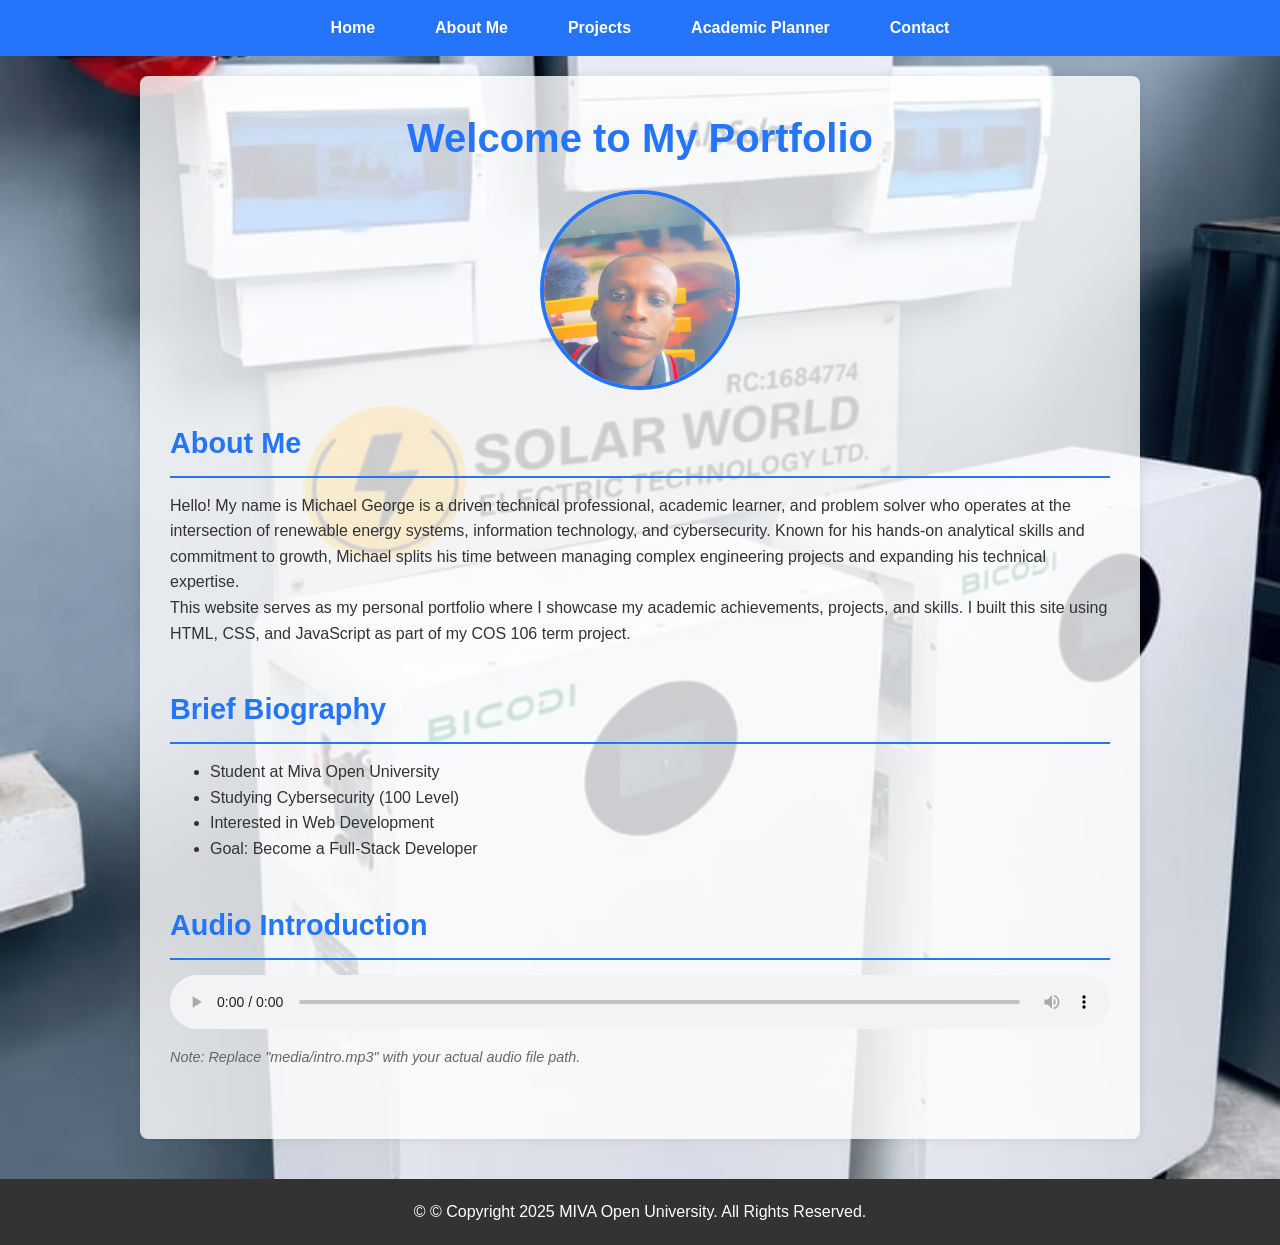
==== index.html @ 5ccae256 "Add files via upload" ====
<!DOCTYPE html>
<html lang="en">
<head>
  <meta charset="UTF-8">
  <meta name="viewport" content="width=device-width, initial-scale=1.0">
  <title>My Portfolio - Home</title>
  <link rel="stylesheet" href="style.css">
</head>
<body>

  <nav>
    <ul>
      <li><a href="index.html">Home</a></li>
      <li><a href="about.html">About Me</a></li>
      <li><a href="projects.html">Projects</a></li>
      <li><a href="planner.html">Academic Planner</a></li>
      <li><a href="contact.html">Contact</a></li>
    </ul>
  </nav>

  <div class="container">
    <h1>Welcome to My Portfolio</h1>

    <img src="yourimage.png" alt="Student Photo" class="profile-img">

    <div class="section">
      <h2>About Me</h2>
      <p>

Hello! My name is Michael George is a driven technical professional, academic learner, and problem solver who operates at the intersection of renewable energy systems, information technology, and cybersecurity. Known for his hands-on analytical skills and commitment to growth, Michael splits his time between managing complex engineering projects and expanding his technical expertise.
      </p>
      <p>
        This website serves as my personal portfolio where I showcase my academic achievements, 
        projects, and skills. I built this site using HTML, CSS, and JavaScript as part of my 
        COS 106 term project.
      </p>
    </div>

    <div class="section">
      <h2>Brief Biography</h2>
      <ul style="list-style: disc; margin-left: 40px;">
        <li>Student at Miva Open University</li>
        <li>Studying Cybersecurity (100 Level)</li>
        <li>Interested in Web Development</li>
        <li>Goal: Become a Full-Stack Developer</li>
      </ul>
    </div>

    <div class="section">
      <h2>Audio Introduction</h2>
      <audio controls style="width: 100%;">
        <source src="media/intro.mp3" type="audio/mpeg">
        Your browser does not support the audio element. Please add your audio file in the media folder.
      </audio>
      <p style="margin-top: 10px; font-size: 0.9em; color: #666;">
        <em>Note: Replace "media/intro.mp3" with your actual audio file path.</em>
      </p>
    </div>

  </div>

  <footer>
    <p>&copy; ©️ Copyright 2025 MIVA Open University. All Rights Reserved.</p>
  </footer>

  <script src="js/main.js"></script>
</body>
</html>
---- style.css ----
* {
  margin: 0;
  padding: 0;
  box-sizing: border-box;
}

body {
  font-family: Arial, sans-serif;
  line-height: 1.6;
  color: #333;
  background-color: #f4f4f4;
background-image: url('background.png');
background-size: cover;
background-position: center;

}

img {
  max-width: 100%;
  height: auto;
}

a {
  color: #2575fc;
  text-decoration: none;
}

a:hover {
  text-decoration: underline;
}

nav {
  background-color: #2575fc;
  color: white;
  padding: 15px 0;
  text-align: center;
}

nav ul {
  list-style: none;
  display: flex;
  justify-content: center;
  gap: 30px;
  flex-wrap: wrap;
}

nav a {
  color: white;
  font-weight: bold;
  padding: 10px 15px;
}

nav a:hover {
  background-color: #1a5cd7;
  border-radius: 5px;
  text-decoration: none;
}

.container {
  max-width: 1000px;
  margin: 20px auto;
  padding: 30px;
  background-color: rgba(255, 255, 255, 0.8);
  box-shadow: 0 0 10px rgba(0,0,0,0.1);
  border-radius: 8px;
}

h1 {
  color: #2575fc;
  margin-bottom: 20px;
  font-size: 2.5em;
  text-align: center;
}

h2 {
  color: #2575fc;
  margin-top: 30px;
  margin-bottom: 15px;
  font-size: 1.8em;
  border-bottom: 2px solid #2575fc;
  padding-bottom: 10px;
}

h3 {
  color: #333;
  margin-top: 20px;
  margin-bottom: 10px;
  font-size: 1.3em;
}

.section {
  margin-bottom: 40px;
}

.profile-img {
  width: 200px;
  height: 200px;
  border-radius: 50%;
  display: block;
  margin: 20px auto;
  border: 4px solid #2575fc;
  object-fit: cover;
}

.skills-list {
  display: grid;
  grid-template-columns: repeat(auto-fit, minmax(200px, 1fr));
  gap: 15px;
  margin-top: 20px;
}

.skill-item {
  background-color: #f9f9f9;
  padding: 15px;
  border-left: 4px solid #2575fc;
  border-radius: 5px;
}

.projects-grid {
  display: grid;
  grid-template-columns: repeat(auto-fit, minmax(280px, 1fr));
  gap: 25px;
  margin-top: 20px;
}

.project-card {
  background-color: #f9f9f9;
  padding: 20px;
  border-radius: 8px;
  box-shadow: 0 2px 5px rgba(0,0,0,0.1);
}

.project-card img {
  width: 100%;
  height: 200px;
  object-fit: cover;
  border-radius: 5px;
  margin-bottom: 15px;
}

.project-card h3 {
  margin-top: 0;
}

table {
  width: 100%;
  border-collapse: collapse;
  margin-top: 20px;
}

table th {
  background-color: #2575fc;
  color: white;
  padding: 12px;
  text-align: left;
}

table td {
  padding: 10px;
  border-bottom: 1px solid #ddd;
}

table tr:hover {
  background-color: #f5f5f5;
}

.hobbies-list {
  display: flex;
  flex-wrap: wrap;
  gap: 10px;
  margin-top: 20px;
}

.hobby-tag {
  background-color: #2575fc;
  color: white;
  padding: 8px 15px;
  border-radius: 20px;
  font-size: 0.9em;
}

form {
  margin-top: 20px;
}

.form-group {
  margin-bottom: 20px;
}

label {
  display: block;
  margin-bottom: 5px;
  font-weight: bold;
  color: #333;
}

input,
textarea {
  width: 100%;
  padding: 10px;
  border: 1px solid #ddd;
  border-radius: 5px;
  font-size: 16px;
  font-family: Arial, sans-serif;
}

input:focus,
textarea:focus {
  outline: none;
  border-color: #2575fc;
}

textarea {
  resize: vertical;
  min-height: 120px;
}

button {
  background-color: #2575fc;
  color: white;
  padding: 12px 30px;
  border: none;
  border-radius: 5px;
  cursor: pointer;
  font-size: 16px;
  font-weight: bold;
}

button:hover {
  background-color: #1a5cd7;
}

.error {
  border-color: red !important;
}

.error-message {
  color: red;
  font-size: 0.9em;
  margin-top: 5px;
  display: block;
}

.success-message {
  background-color: #d4edda;
  color: #155724;
  padding: 15px;
  border-radius: 5px;
  margin-top: 20px;
  display: none;
}

.success-message.show {
  display: block;
}

.task-input-container {
  display: flex;
  gap: 10px;
  margin-bottom: 20px;
}

.task-input-container input {
  flex: 1;
}

.task-list {
  list-style: none;
  margin-top: 20px;
}

.task-item {
  background-color: #f9f9f9;
  padding: 15px;
  margin-bottom: 10px;
  border-radius: 5px;
  display: flex;
  justify-content: space-between;
  align-items: center;
}

.task-item.completed {
  opacity: 0.6;
  text-decoration: line-through;
}

.task-actions {
  display: flex;
  gap: 10px;
}

.task-actions button {
  padding: 5px 15px;
  font-size: 14px;
}

.delete-btn {
  background-color: #dc3545;
}

.delete-btn:hover {
  background-color: #c82333;
}

.complete-btn {
  background-color: #28a745;
}

.complete-btn:hover {
  background-color: #218838;
}

footer {
  background-color: #333;
  color: white;
  text-align: center;
  padding: 20px 0;
  margin-top: 40px;
}

@media (max-width: 768px) {
  .container {
    padding: 20px;
    margin: 10px;
  }

  nav ul {
    flex-direction: column;
    gap: 10px;
  }

  h1 {
    font-size: 2em;
  }

  h2 {
    font-size: 1.5em;
  }

  .projects-grid {
    grid-template-columns: 1fr;
  }

  .task-input-container {
    flex-direction: column;
  }
}
body::before {
  content: "";
  position: fixed;
  top: 0;
  left: 0;
  width: 100%;
  height: 100%;
}

.hero-section {
  position: relative;
  background: linear-gradient(135deg, #FF9900 0%, #000000 100%);
  min-height: 100vh;
  display: flex;
  flex-direction: column;
  justify-content: center;
  align-items: center;
  color: #fff;
}


.cta-button {
  background: linear-gradient(to right, #ffcc00, #ff9900);
  color: #000;
  padding: 15px 30px;
  font-weight: bold;
  border: none;
  border-radius: 5px;
  cursor: pointer;
  transition: transform 0.3s ease;
}

.cta-button:hover {
  transform: scale(1.05);
}
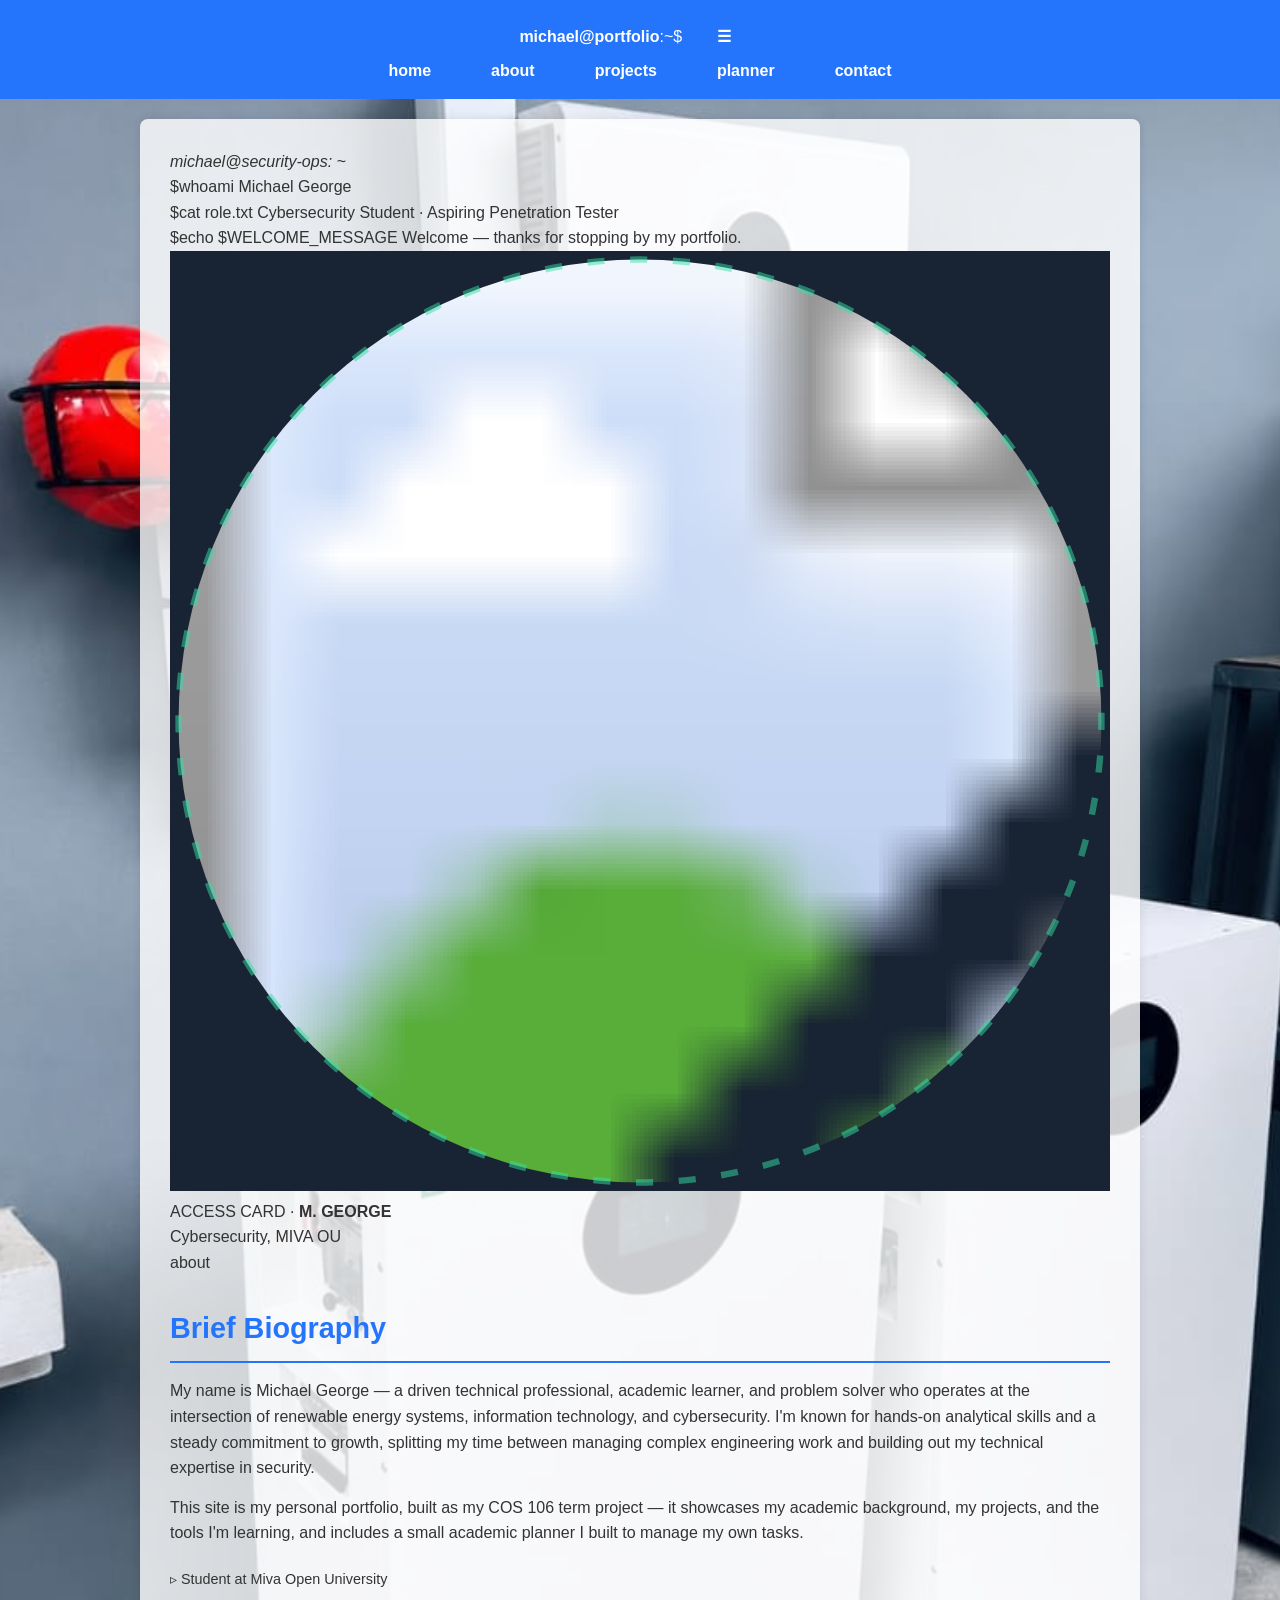
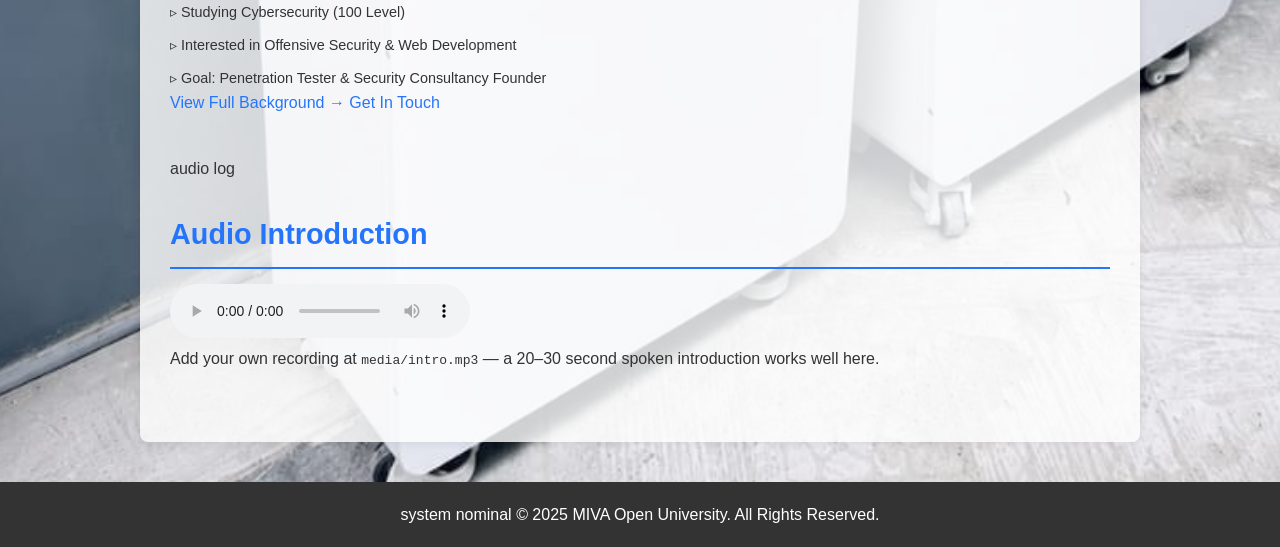
==== commit e6732601: "Update index.html" ====
--- a/index.html
+++ b/index.html
@@ -3,64 +3,118 @@
 <head>
   <meta charset="UTF-8">
   <meta name="viewport" content="width=device-width, initial-scale=1.0">
-  <title>My Portfolio - Home</title>
-  <link rel="stylesheet" href="style.css">
+  <title>Michael George — Cybersecurity Portfolio</title>
+  <meta name="description" content="Personal portfolio and academic management site for Michael George, Cybersecurity student at MIVA Open University.">
+  <link rel="stylesheet" href="style.css?v=2">
 </head>
 <body>
 
-  <nav>
-    <ul>
-      <li><a href="index.html">Home</a></li>
-      <li><a href="about.html">About Me</a></li>
-      <li><a href="projects.html">Projects</a></li>
-      <li><a href="planner.html">Academic Planner</a></li>
-      <li><a href="contact.html">Contact</a></li>
-    </ul>
+  <nav class="tabbar">
+    <div class="nav-inner">
+      <div class="nav-dots"><span></span><span></span><span></span></div>
+      <span class="nav-brand"><strong>michael@portfolio</strong>:~$</span>
+      <button class="nav-toggle" aria-label="Toggle navigation" aria-expanded="false">☰</button>
+      <ul>
+        <li><a href="index.html">home</a></li>
+        <li><a href="about.html">about</a></li>
+        <li><a href="projects.html">projects</a></li>
+        <li><a href="planner.html">planner</a></li>
+        <li><a href="contact.html">contact</a></li>
+      </ul>
+    </div>
   </nav>
 
-  <div class="container">
-    <h1>Welcome to My Portfolio</h1>
+  <main class="container">
 
-    <img src="yourimage.png" alt="Student Photo" class="profile-img">
+    <section class="hero">
+      <div class="terminal">
+        <div class="terminal-bar">
+          <span></span><span></span><span></span>
+          <em>michael@security-ops: ~</em>
+        </div>
+        <div class="terminal-body">
+          <div class="terminal-line">
+            <span class="prompt">$</span>whoami
+            <span class="out">Michael George</span>
+          </div>
+          <div class="terminal-line">
+            <span class="prompt">$</span>cat role.txt
+            <span class="out role">Cybersecurity Student · Aspiring Penetration Tester</span>
+          </div>
+          <div class="terminal-line">
+            <span class="prompt">$</span>echo $WELCOME_MESSAGE
+            <span class="out role">Welcome — thanks for stopping by my portfolio.<span class="cursor"></span></span>
+          </div>
+        </div>
+      </div>
 
-    <div class="section">
-      <h2>About Me</h2>
+      <div class="hero-photo-wrap">
+        <div class="badge-frame">
+          <svg viewBox="0 0 220 220" xmlns="http://www.w3.org/2000/svg" role="img" aria-label="Photo of Michael George">
+            <defs>
+              <clipPath id="avatar-clip">
+                <circle cx="110" cy="110" r="108" />
+              </clipPath>
+            </defs>
+            <rect width="220" height="220" fill="#182333"/>
+            <image href="media/Project.jpg" width="220" height="220" clip-path="url(#avatar-clip)" preserveAspectRatio="xMidYMid slice" />
+            <circle cx="110" cy="110" r="108" fill="none" stroke="#35e0a6" stroke-width="1.5" stroke-dasharray="4 6" opacity="0.5">
+              <animateTransform attributeName="transform" type="rotate" from="0 110 110" to="360 110 110" dur="20s" repeatCount="indefinite" />
+            </circle>
+          </svg>
+        </div>
+        <p class="badge-caption">ACCESS CARD · <strong>M. GEORGE</strong><br>Cybersecurity, MIVA OU</p>
+      </div>
+    </section>
+
+    <section class="section">
+      <span class="eyebrow">about</span>
+      <h2>Brief Biography</h2>
       <p>
+        My name is Michael George — a driven technical professional, academic learner, and problem
+        solver who operates at the intersection of renewable energy systems, information technology,
+        and cybersecurity. I'm known for hands-on analytical skills and a steady commitment to growth,
+        splitting my time between managing complex engineering work and building out my technical
+        expertise in security.
+      </p>
+      <p style="margin-top: 14px;">
+        This site is my personal portfolio, built as my COS 106 term project — it showcases my
+        academic background, my projects, and the tools I'm learning, and includes a small
+        academic planner I built to manage my own tasks.
+      </p>
 
-Hello! My name is Michael George is a driven technical professional, academic learner, and problem solver who operates at the intersection of renewable energy systems, information technology, and cybersecurity. Known for his hands-on analytical skills and commitment to growth, Michael splits his time between managing complex engineering projects and expanding his technical expertise.
-      </p>
-      <p>
-        This website serves as my personal portfolio where I showcase my academic achievements, 
-        projects, and skills. I built this site using HTML, CSS, and JavaScript as part of my 
-        COS 106 term project.
-      </p>
-    </div>
+      <ul style="list-style: none; margin-top: 22px; display: flex; flex-direction: column; gap: 10px;">
+        <li class="muted" style="font-family: var(--font-mono); font-size: 0.9rem;">▹ Student at Miva Open University</li>
+        <li class="muted" style="font-family: var(--font-mono); font-size: 0.9rem;">▹ Studying Cybersecurity (100 Level)</li>
+        <li class="muted" style="font-family: var(--font-mono); font-size: 0.9rem;">▹ Interested in Offensive Security &amp; Web Development</li>
+        <li class="muted" style="font-family: var(--font-mono); font-size: 0.9rem;">▹ Goal: Penetration Tester &amp; Security Consultancy Founder</li>
+      </ul>
 
-    <div class="section">
-      <h2>Brief Biography</h2>
-      <ul style="list-style: disc; margin-left: 40px;">
-        <li>Student at Miva Open University</li>
-        <li>Studying Cybersecurity (100 Level)</li>
-        <li>Interested in Web Development</li>
-        <li>Goal: Become a Full-Stack Developer</li>
-      </ul>
-    </div>
+      <div class="cta-row">
+        <a class="btn" href="about.html">View Full Background →</a>
+        <a class="btn alt" href="contact.html">Get In Touch</a>
+      </div>
+    </section>
 
-    <div class="section">
+    <section class="section">
+      <span class="eyebrow">audio log</span>
       <h2>Audio Introduction</h2>
-      <audio controls style="width: 100%;">
-        <source src="media/intro.mp3" type="audio/mpeg">
-        Your browser does not support the audio element. Please add your audio file in the media folder.
-      </audio>
-      <p style="margin-top: 10px; font-size: 0.9em; color: #666;">
-        <em>Note: Replace "media/intro.mp3" with your actual audio file path.</em>
-      </p>
-    </div>
+      <div class="panel">
+        <audio controls>
+          <source src="media/intro.mp3" type="audio/mpeg">
+          Your browser does not support the audio element.
+        </audio>
+        <p class="media-note">Add your own recording at <code>media/intro.mp3</code> — a 20–30 second spoken introduction works well here.</p>
+      </div>
+    </section>
 
-  </div>
+  </main>
 
   <footer>
-    <p>&copy; ©️ Copyright 2025 MIVA Open University. All Rights Reserved.</p>
+    <div class="footer-inner">
+      <span><span class="status-dot"></span>system nominal</span>
+      <span>&copy; 2025 MIVA Open University. All Rights Reserved.</span>
+    </div>
   </footer>
 
   <script src="js/main.js"></script>
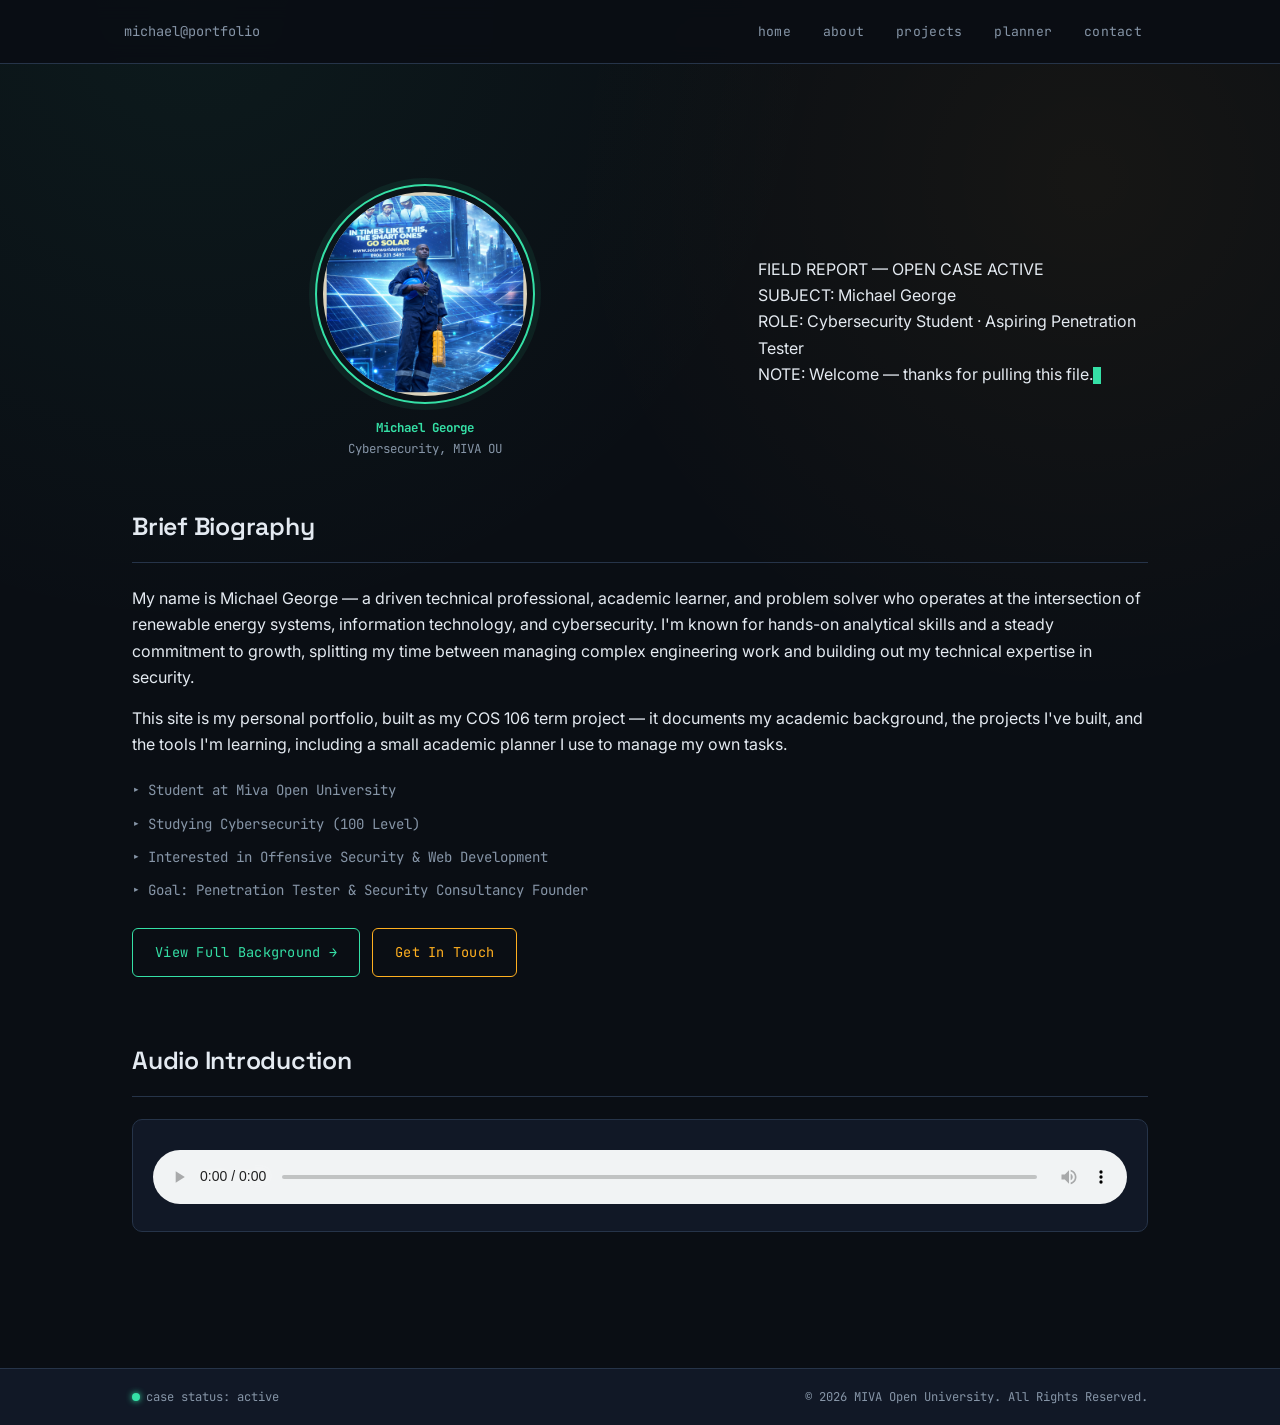
==== commit f080caeb: "Update index.html" ====
--- a/index.html
+++ b/index.html
@@ -4,15 +4,14 @@
   <meta charset="UTF-8">
   <meta name="viewport" content="width=device-width, initial-scale=1.0">
   <title>Michael George — Cybersecurity Portfolio</title>
-  <meta name="description" content="Personal portfolio and academic management site for Michael George, Cybersecurity student at MIVA Open University.">
-  <link rel="stylesheet" href="style.css?v=2">
+  <meta name="description" content="Personal portfolio and academic case file for Michael George, Cybersecurity student at MIVA Open University.">
+  <link rel="stylesheet" href="style.css">
 </head>
 <body>
 
   <nav class="tabbar">
     <div class="nav-inner">
-      <div class="nav-dots"><span></span><span></span><span></span></div>
-      <span class="nav-brand"><strong>michael@portfolio</strong>:~$</span>
+      <span class="nav-brand">michael@portfolio</span>
       <button class="nav-toggle" aria-label="Toggle navigation" aria-expanded="false">☰</button>
       <ul>
         <li><a href="index.html">home</a></li>
@@ -27,48 +26,42 @@
   <main class="container">
 
     <section class="hero">
-      <div class="terminal">
-        <div class="terminal-bar">
-          <span></span><span></span><span></span>
-          <em>michael@security-ops: ~</em>
-        </div>
-        <div class="terminal-body">
-          <div class="terminal-line">
-            <span class="prompt">$</span>whoami
-            <span class="out">Michael George</span>
-          </div>
-          <div class="terminal-line">
-            <span class="prompt">$</span>cat role.txt
-            <span class="out role">Cybersecurity Student · Aspiring Penetration Tester</span>
-          </div>
-          <div class="terminal-line">
-            <span class="prompt">$</span>echo $WELCOME_MESSAGE
-            <span class="out role">Welcome — thanks for stopping by my portfolio.<span class="cursor"></span></span>
-          </div>
-        </div>
-      </div>
-
       <div class="hero-photo-wrap">
         <div class="badge-frame">
           <svg viewBox="0 0 220 220" xmlns="http://www.w3.org/2000/svg" role="img" aria-label="Photo of Michael George">
             <defs>
-              <clipPath id="avatar-clip">
-                <circle cx="110" cy="110" r="108" />
-              </clipPath>
+              <clipPath id="avatar-clip"><rect x="4" y="4" width="212" height="212" /></clipPath>
             </defs>
-            <rect width="220" height="220" fill="#182333"/>
+            <rect width="220" height="220" fill="#dcd3bc"/>
             <image href="media/Project.jpg" width="220" height="220" clip-path="url(#avatar-clip)" preserveAspectRatio="xMidYMid slice" />
-            <circle cx="110" cy="110" r="108" fill="none" stroke="#35e0a6" stroke-width="1.5" stroke-dasharray="4 6" opacity="0.5">
-              <animateTransform attributeName="transform" type="rotate" from="0 110 110" to="360 110 110" dur="20s" repeatCount="indefinite" />
-            </circle>
           </svg>
         </div>
-        <p class="badge-caption">ACCESS CARD · <strong>M. GEORGE</strong><br>Cybersecurity, MIVA OU</p>
+        <p class="badge-caption"><strong>Michael George</strong><br>Cybersecurity, MIVA OU</p>
+      </div>
+
+      <div class="dossier">
+        <div class="dossier-bar">
+          <span>FIELD REPORT — OPEN CASE</span>
+          <span class="tag">ACTIVE</span>
+        </div>
+        <div class="dossier-body">
+          <div class="dossier-line">
+            <span class="field-label">SUBJECT:</span>
+            <span class="out">Michael George</span>
+          </div>
+          <div class="dossier-line">
+            <span class="field-label">ROLE:</span>
+            <span class="out role">Cybersecurity Student · Aspiring Penetration Tester</span>
+          </div>
+          <div class="dossier-line">
+            <span class="field-label">NOTE:</span>
+            <span class="out role">Welcome — thanks for pulling this file.<span class="cursor"></span></span>
+          </div>
+        </div>
       </div>
     </section>
 
     <section class="section">
-      <span class="eyebrow">about</span>
       <h2>Brief Biography</h2>
       <p>
         My name is Michael George — a driven technical professional, academic learner, and problem
@@ -78,16 +71,16 @@
         expertise in security.
       </p>
       <p style="margin-top: 14px;">
-        This site is my personal portfolio, built as my COS 106 term project — it showcases my
-        academic background, my projects, and the tools I'm learning, and includes a small
-        academic planner I built to manage my own tasks.
+        This site is my personal portfolio, built as my COS 106 term project — it documents my
+        academic background, the projects I've built, and the tools I'm learning, including a small
+        academic planner I use to manage my own tasks.
       </p>
 
       <ul style="list-style: none; margin-top: 22px; display: flex; flex-direction: column; gap: 10px;">
-        <li class="muted" style="font-family: var(--font-mono); font-size: 0.9rem;">▹ Student at Miva Open University</li>
-        <li class="muted" style="font-family: var(--font-mono); font-size: 0.9rem;">▹ Studying Cybersecurity (100 Level)</li>
-        <li class="muted" style="font-family: var(--font-mono); font-size: 0.9rem;">▹ Interested in Offensive Security &amp; Web Development</li>
-        <li class="muted" style="font-family: var(--font-mono); font-size: 0.9rem;">▹ Goal: Penetration Tester &amp; Security Consultancy Founder</li>
+        <li class="muted" style="font-family: var(--font-mono); font-size: 0.88rem;">▸ Student at Miva Open University</li>
+        <li class="muted" style="font-family: var(--font-mono); font-size: 0.88rem;">▸ Studying Cybersecurity (100 Level)</li>
+        <li class="muted" style="font-family: var(--font-mono); font-size: 0.88rem;">▸ Interested in Offensive Security &amp; Web Development</li>
+        <li class="muted" style="font-family: var(--font-mono); font-size: 0.88rem;">▸ Goal: Penetration Tester &amp; Security Consultancy Founder</li>
       </ul>
 
       <div class="cta-row">
@@ -97,14 +90,12 @@
     </section>
 
     <section class="section">
-      <span class="eyebrow">audio log</span>
       <h2>Audio Introduction</h2>
       <div class="panel">
         <audio controls>
           <source src="media/intro.mp3" type="audio/mpeg">
           Your browser does not support the audio element.
         </audio>
-        <p class="media-note">Add your own recording at <code>media/intro.mp3</code> — a 20–30 second spoken introduction works well here.</p>
       </div>
     </section>
 
@@ -112,8 +103,8 @@
 
   <footer>
     <div class="footer-inner">
-      <span><span class="status-dot"></span>system nominal</span>
-      <span>&copy; 2025 MIVA Open University. All Rights Reserved.</span>
+      <span><span class="status-dot"></span>case status: active</span>
+      <span>&copy; 2026 MIVA Open University. All Rights Reserved.</span>
     </div>
   </footer>
 
--- a/style.css
+++ b/style.css
@@ -1,382 +1,749 @@
-* {
-  margin: 0;
-  padding: 0;
-  box-sizing: border-box;
-}
+/* =========================================================
+   COS 106 TERM PROJECT — Michael George
+   Design concept: "Security Console"
+   A dark operations-console aesthetic that reflects a
+   cybersecurity/pentesting student's actual working
+   environment — terminal windows, status badges, mono type.
+   ========================================================= */
+
+@import url('https://fonts.googleapis.com/css2?family=Space+Grotesk:wght@500;600;700&family=Inter:wght@400;500;600&family=JetBrains+Mono:wght@400;500;600&display=swap');
+
+:root {
+  /* Color tokens */
+  --bg: #0a0e14;
+  --surface: #111826;
+  --surface-2: #182333;
+  --border: #263449;
+  --text: #e4eaf1;
+  --muted: #8695a7;
+  --accent: #35e0a6;       /* signal green — primary */
+  --accent-dim: #1f8f6c;
+  --accent-2: #ffb020;     /* amber — CTA / highlights */
+  --danger: #ff4d6d;       /* rose — errors */
+
+  /* Type tokens */
+  --font-display: 'Space Grotesk', sans-serif;
+  --font-body: 'Inter', sans-serif;
+  --font-mono: 'JetBrains Mono', monospace;
+
+  /* Layout tokens */
+  --max-width: 1080px;
+  --radius: 10px;
+  --radius-sm: 6px;
+  --nav-height: 64px;
+}
+
+@media (prefers-reduced-motion: reduce) {
+  *, *::before, *::after {
+    animation-duration: 0.01ms !important;
+    animation-iteration-count: 1 !important;
+    transition-duration: 0.01ms !important;
+  }
+}
+
+* { margin: 0; padding: 0; box-sizing: border-box; }
+
+html { scroll-behavior: smooth; }
 
 body {
-  font-family: Arial, sans-serif;
-  line-height: 1.6;
-  color: #333;
-  background-color: #f4f4f4;
-background-image: url('background.png');
-background-size: cover;
-background-position: center;
-
-}
-
-img {
-  max-width: 100%;
-  height: auto;
-}
-
-a {
-  color: #2575fc;
+  font-family: var(--font-body);
+  background: var(--bg);
+  color: var(--text);
+  line-height: 1.65;
+  min-height: 100vh;
+  background-image:
+    radial-gradient(circle at 15% 0%, rgba(53, 224, 166, 0.06), transparent 45%),
+    radial-gradient(circle at 85% 20%, rgba(255, 176, 32, 0.05), transparent 40%);
+  background-attachment: fixed;
+}
+
+img { max-width: 100%; height: auto; display: block; }
+
+a { color: var(--accent); text-decoration: none; }
+a:hover { color: var(--accent-2); }
+
+::selection { background: var(--accent); color: #04120d; }
+
+:focus-visible {
+  outline: 2px solid var(--accent);
+  outline-offset: 3px;
+}
+
+.container {
+  max-width: var(--max-width);
+  margin: 0 auto;
+  padding: 56px 32px 80px;
+}
+
+/* =========================================================
+   NAVIGATION — terminal tab bar
+   ========================================================= */
+
+nav.tabbar {
+  position: sticky;
+  top: 0;
+  z-index: 100;
+  background: rgba(10, 14, 20, 0.92);
+  backdrop-filter: blur(10px);
+  border-bottom: 1px solid var(--border);
+  height: var(--nav-height);
+}
+
+.nav-inner {
+  max-width: var(--max-width);
+  margin: 0 auto;
+  height: 100%;
+  padding: 0 24px;
+  display: flex;
+  align-items: center;
+  gap: 24px;
+}
+
+.nav-dots {
+  display: flex;
+  gap: 7px;
+  flex-shrink: 0;
+}
+
+.nav-dots span {
+  width: 11px;
+  height: 11px;
+  border-radius: 50%;
+  display: inline-block;
+}
+.nav-dots span:nth-child(1) { background: var(--danger); }
+.nav-dots span:nth-child(2) { background: var(--accent-2); }
+.nav-dots span:nth-child(3) { background: var(--accent); }
+
+.nav-brand {
+  font-family: var(--font-mono);
+  font-size: 0.85rem;
+  color: var(--muted);
+  white-space: nowrap;
+  flex-shrink: 0;
+}
+.nav-brand strong { color: var(--text); font-weight: 600; }
+
+.nav-toggle {
+  display: none;
+  margin-left: auto;
+  background: none;
+  border: 1px solid var(--border);
+  border-radius: var(--radius-sm);
+  color: var(--text);
+  font-family: var(--font-mono);
+  font-size: 1.1rem;
+  width: 38px;
+  height: 38px;
+  cursor: pointer;
+}
+
+nav.tabbar ul {
+  list-style: none;
+  display: flex;
+  gap: 4px;
+  margin-left: auto;
+  flex-wrap: wrap;
+}
+
+nav.tabbar a {
+  font-family: var(--font-mono);
+  font-size: 0.82rem;
+  letter-spacing: 0.02em;
+  color: var(--muted);
+  padding: 9px 14px;
+  border-radius: var(--radius-sm);
+  display: inline-block;
+  transition: background 0.15s ease, color 0.15s ease;
+}
+
+nav.tabbar a:hover {
+  color: var(--text);
+  background: var(--surface-2);
   text-decoration: none;
 }
 
-a:hover {
-  text-decoration: underline;
-}
-
-nav {
-  background-color: #2575fc;
-  color: white;
-  padding: 15px 0;
+nav.tabbar a.active {
+  color: var(--accent);
+  background: var(--surface-2);
+}
+
+nav.tabbar a.active::after {
+  content: '_';
+  color: var(--accent);
+  animation: blink 1s step-end infinite;
+}
+
+@keyframes blink { 50% { opacity: 0; } }
+
+/* =========================================================
+   TYPOGRAPHY
+   ========================================================= */
+
+h1, h2, h3 {
+  font-family: var(--font-display);
+  color: var(--text);
+  letter-spacing: -0.01em;
+}
+
+h1 { font-size: 2.4rem; font-weight: 700; line-height: 1.15; }
+h2 { font-size: 1.55rem; font-weight: 600; margin-bottom: 6px; }
+h3 { font-size: 1.15rem; font-weight: 600; }
+
+.eyebrow {
+  font-family: var(--font-mono);
+  font-size: 0.78rem;
+  color: var(--accent);
+  letter-spacing: 0.04em;
+  display: block;
+  margin-bottom: 8px;
+}
+
+.section {
+  margin-bottom: 56px;
+  padding-top: 8px;
+}
+
+.section > h2 {
+  border-bottom: 1px solid var(--border);
+  padding-bottom: 14px;
+  margin-bottom: 22px;
+}
+
+p { color: var(--text); }
+.muted { color: var(--muted); }
+
+/* =========================================================
+   HERO / TERMINAL WINDOW (signature element — home page)
+   ========================================================= */
+
+.hero {
+  display: grid;
+  grid-template-columns: 1.2fr 0.8fr;
+  gap: 40px;
+  align-items: center;
+  padding: 64px 0 40px;
+}
+
+.terminal {
+  background: var(--surface);
+  border: 1px solid var(--border);
+  border-radius: var(--radius);
+  overflow: hidden;
+  box-shadow: 0 20px 60px rgba(0, 0, 0, 0.45);
+}
+
+.terminal-bar {
+  background: var(--surface-2);
+  padding: 10px 14px;
+  display: flex;
+  align-items: center;
+  gap: 8px;
+  border-bottom: 1px solid var(--border);
+}
+
+.terminal-bar span {
+  width: 10px; height: 10px; border-radius: 50%;
+}
+.terminal-bar span:nth-child(1) { background: var(--danger); }
+.terminal-bar span:nth-child(2) { background: var(--accent-2); }
+.terminal-bar span:nth-child(3) { background: var(--accent); }
+
+.terminal-bar em {
+  font-style: normal;
+  font-family: var(--font-mono);
+  font-size: 0.78rem;
+  color: var(--muted);
+  margin-left: 10px;
+}
+
+.terminal-body {
+  padding: 26px 24px 30px;
+  font-family: var(--font-mono);
+  font-size: 0.95rem;
+}
+
+.terminal-line { margin-bottom: 14px; color: var(--muted); }
+.terminal-line .prompt { color: var(--accent); margin-right: 8px; }
+.terminal-line .out {
+  display: block;
+  color: var(--text);
+  margin: 6px 0 0 0;
+  font-size: 1.4rem;
+  font-family: var(--font-display);
+  font-weight: 700;
+}
+.terminal-line .out.role {
+  font-family: var(--font-mono);
+  font-size: 0.98rem;
+  font-weight: 400;
+  color: var(--accent);
+}
+
+.cursor {
+  display: inline-block;
+  width: 8px; height: 1.1em;
+  background: var(--accent);
+  vertical-align: text-bottom;
+  animation: blink 1s step-end infinite;
+}
+
+.hero-photo-wrap {
+  display: flex;
+  flex-direction: column;
+  align-items: center;
+  gap: 14px;
+}
+
+.badge-frame {
+  width: 220px;
+  height: 220px;
+  border-radius: 50%;
+  border: 2px solid var(--accent);
+  padding: 6px;
+  box-shadow: 0 0 0 6px rgba(53, 224, 166, 0.08);
+}
+
+.badge-frame img,
+.badge-frame svg {
+  border-radius: 50%;
+  width: 100%;
+  height: 100%;
+  object-fit: cover;
+}
+
+.badge-caption {
+  font-family: var(--font-mono);
+  font-size: 0.78rem;
+  color: var(--muted);
   text-align: center;
 }
-
-nav ul {
-  list-style: none;
-  display: flex;
+.badge-caption strong { color: var(--accent); }
+
+.cta-row {
+  display: flex;
+  gap: 12px;
+  margin-top: 26px;
+  flex-wrap: wrap;
+}
+
+.btn {
+  font-family: var(--font-mono);
+  font-size: 0.85rem;
+  letter-spacing: 0.02em;
+  padding: 12px 22px;
+  border-radius: var(--radius-sm);
+  border: 1px solid var(--accent);
+  color: var(--accent);
+  background: transparent;
+  cursor: pointer;
+  transition: transform 0.15s ease, background 0.15s ease, color 0.15s ease, box-shadow 0.15s ease;
+  display: inline-block;
+}
+
+.btn:hover {
+  background: var(--accent);
+  color: #04120d;
+  text-decoration: none;
+  box-shadow: 0 6px 22px rgba(53, 224, 166, 0.25);
+  transform: translateY(-1px);
+}
+
+.btn.alt {
+  border-color: var(--accent-2);
+  color: var(--accent-2);
+}
+.btn.alt:hover {
+  background: var(--accent-2);
+  color: #241300;
+  box-shadow: 0 6px 22px rgba(255, 176, 32, 0.25);
+}
+
+/* =========================================================
+   PANELS / CARDS
+   ========================================================= */
+
+.panel {
+  background: var(--surface);
+  border: 1px solid var(--border);
+  border-radius: var(--radius);
+  padding: 20px;
+  transition: border-color 0.2s ease, transform 0.2s ease;
+}
+
+.panel:hover {
+  border-color: var(--accent-dim);
+  transform: translateY(-2px);
+}
+
+.skills-list, .hobbies-list, .projects-grid {
+  display: grid;
+  gap: 16px;
+  margin-top: 4px;
+}
+
+.skills-list { grid-template-columns: repeat(auto-fit, minmax(220px, 1fr)); }
+.projects-grid { grid-template-columns: repeat(auto-fit, minmax(280px, 1fr)); }
+
+.skill-item h3 { color: var(--text); margin-bottom: 6px; }
+.skill-item p { color: var(--muted); font-size: 0.92rem; }
+.skill-item .eyebrow { margin-bottom: 10px; }
+
+.hobbies-list {
+  display: flex;
+  flex-wrap: wrap;
+  gap: 10px;
+  grid-template-columns: none;
+}
+
+.hobby-tag {
+  font-family: var(--font-mono);
+  font-size: 0.82rem;
+  background: var(--surface);
+  border: 1px solid var(--border);
+  color: var(--text);
+  padding: 8px 14px;
+  border-radius: 20px;
+}
+
+/* Project cards */
+
+.project-card {
+  display: flex;
+  flex-direction: column;
+  gap: 12px;
+}
+
+.project-thumb {
+  width: 100%;
+  aspect-ratio: 16 / 10;
+  border-radius: var(--radius-sm);
+  border: 1px solid var(--border);
+  background: var(--surface-2);
+  display: flex;
+  align-items: center;
   justify-content: center;
-  gap: 30px;
+  overflow: hidden;
+}
+
+.project-thumb svg { width: 62%; height: 62%; }
+
+.project-head {
+  display: flex;
+  justify-content: space-between;
+  align-items: flex-start;
+  gap: 10px;
+}
+
+.status-tag {
+  font-family: var(--font-mono);
+  font-size: 0.68rem;
+  letter-spacing: 0.04em;
+  padding: 4px 9px;
+  border-radius: 20px;
+  white-space: nowrap;
+  border: 1px solid currentColor;
+}
+.status-tag.deployed { color: var(--accent); }
+.status-tag.progress { color: var(--accent-2); }
+
+.tech-row {
+  display: flex;
   flex-wrap: wrap;
-}
-
-nav a {
-  color: white;
-  font-weight: bold;
-  padding: 10px 15px;
-}
-
-nav a:hover {
-  background-color: #1a5cd7;
+  gap: 6px;
+  margin-top: 4px;
+}
+
+.tech-chip {
+  font-family: var(--font-mono);
+  font-size: 0.72rem;
+  color: var(--muted);
+  background: var(--surface-2);
+  border: 1px solid var(--border);
+  padding: 3px 9px;
   border-radius: 5px;
-  text-decoration: none;
-}
-
-.container {
-  max-width: 1000px;
-  margin: 20px auto;
-  padding: 30px;
-  background-color: rgba(255, 255, 255, 0.8);
-  box-shadow: 0 0 10px rgba(0,0,0,0.1);
-  border-radius: 8px;
-}
-
-h1 {
-  color: #2575fc;
-  margin-bottom: 20px;
-  font-size: 2.5em;
-  text-align: center;
-}
-
-h2 {
-  color: #2575fc;
-  margin-top: 30px;
-  margin-bottom: 15px;
-  font-size: 1.8em;
-  border-bottom: 2px solid #2575fc;
-  padding-bottom: 10px;
-}
-
-h3 {
-  color: #333;
-  margin-top: 20px;
-  margin-bottom: 10px;
-  font-size: 1.3em;
-}
-
-.section {
-  margin-bottom: 40px;
-}
-
-.profile-img {
-  width: 200px;
-  height: 200px;
-  border-radius: 50%;
-  display: block;
-  margin: 20px auto;
-  border: 4px solid #2575fc;
-  object-fit: cover;
-}
-
-.skills-list {
-  display: grid;
-  grid-template-columns: repeat(auto-fit, minmax(200px, 1fr));
-  gap: 15px;
-  margin-top: 20px;
-}
-
-.skill-item {
-  background-color: #f9f9f9;
-  padding: 15px;
-  border-left: 4px solid #2575fc;
-  border-radius: 5px;
-}
-
-.projects-grid {
-  display: grid;
-  grid-template-columns: repeat(auto-fit, minmax(280px, 1fr));
-  gap: 25px;
-  margin-top: 20px;
-}
-
-.project-card {
-  background-color: #f9f9f9;
-  padding: 20px;
-  border-radius: 8px;
-  box-shadow: 0 2px 5px rgba(0,0,0,0.1);
-}
-
-.project-card img {
-  width: 100%;
-  height: 200px;
-  object-fit: cover;
-  border-radius: 5px;
-  margin-bottom: 15px;
-}
-
-.project-card h3 {
-  margin-top: 0;
-}
+}
+
+.project-link {
+  font-family: var(--font-mono);
+  font-size: 0.85rem;
+  margin-top: auto;
+}
+
+/* =========================================================
+   TABLE — education
+   ========================================================= */
 
 table {
   width: 100%;
   border-collapse: collapse;
-  margin-top: 20px;
-}
-
-table th {
-  background-color: #2575fc;
-  color: white;
-  padding: 12px;
+  margin-top: 4px;
+  font-size: 0.95rem;
+}
+
+thead th {
+  font-family: var(--font-mono);
+  font-size: 0.78rem;
+  letter-spacing: 0.03em;
   text-align: left;
-}
-
-table td {
-  padding: 10px;
-  border-bottom: 1px solid #ddd;
-}
-
-table tr:hover {
-  background-color: #f5f5f5;
-}
-
-.hobbies-list {
-  display: flex;
-  flex-wrap: wrap;
-  gap: 10px;
-  margin-top: 20px;
-}
-
-.hobby-tag {
-  background-color: #2575fc;
-  color: white;
-  padding: 8px 15px;
-  border-radius: 20px;
-  font-size: 0.9em;
-}
-
-form {
-  margin-top: 20px;
-}
-
-.form-group {
-  margin-bottom: 20px;
-}
+  color: var(--accent);
+  background: var(--surface);
+  border: 1px solid var(--border);
+  padding: 12px 14px;
+}
+
+tbody td {
+  padding: 12px 14px;
+  border: 1px solid var(--border);
+  color: var(--text);
+}
+
+tbody tr:hover { background: var(--surface); }
+
+/* =========================================================
+   FORMS — contact page
+   ========================================================= */
+
+form { margin-top: 8px; max-width: 560px; }
+
+.form-group { margin-bottom: 20px; }
 
 label {
   display: block;
-  margin-bottom: 5px;
-  font-weight: bold;
-  color: #333;
-}
-
-input,
-textarea {
+  font-family: var(--font-mono);
+  font-size: 0.8rem;
+  color: var(--muted);
+  margin-bottom: 7px;
+  letter-spacing: 0.02em;
+}
+
+input, textarea {
   width: 100%;
-  padding: 10px;
-  border: 1px solid #ddd;
-  border-radius: 5px;
-  font-size: 16px;
-  font-family: Arial, sans-serif;
-}
-
-input:focus,
-textarea:focus {
+  background: var(--surface);
+  border: 1px solid var(--border);
+  border-radius: var(--radius-sm);
+  padding: 12px 14px;
+  font-size: 0.95rem;
+  font-family: var(--font-body);
+  color: var(--text);
+  transition: border-color 0.15s ease, box-shadow 0.15s ease;
+}
+
+input::placeholder, textarea::placeholder { color: #56637a; }
+
+input:focus, textarea:focus {
   outline: none;
-  border-color: #2575fc;
-}
-
-textarea {
-  resize: vertical;
-  min-height: 120px;
-}
-
-button {
-  background-color: #2575fc;
-  color: white;
-  padding: 12px 30px;
+  border-color: var(--accent);
+  box-shadow: 0 0 0 3px rgba(53, 224, 166, 0.14);
+}
+
+textarea { resize: vertical; min-height: 130px; }
+
+input.error, textarea.error {
+  border-color: var(--danger);
+  box-shadow: 0 0 0 3px rgba(255, 77, 109, 0.12);
+}
+
+.error-message {
+  display: block;
+  color: var(--danger);
+  font-family: var(--font-mono);
+  font-size: 0.78rem;
+  margin-top: 6px;
+  min-height: 1em;
+}
+
+button[type="submit"] {
+  font-family: var(--font-mono);
+  background: var(--accent);
+  color: #04120d;
   border: none;
-  border-radius: 5px;
+  padding: 13px 28px;
+  border-radius: var(--radius-sm);
+  font-size: 0.88rem;
+  font-weight: 600;
+  letter-spacing: 0.02em;
   cursor: pointer;
-  font-size: 16px;
-  font-weight: bold;
-}
-
-button:hover {
-  background-color: #1a5cd7;
-}
-
-.error {
-  border-color: red !important;
-}
-
-.error-message {
-  color: red;
-  font-size: 0.9em;
-  margin-top: 5px;
-  display: block;
+  transition: transform 0.15s ease, box-shadow 0.15s ease;
+}
+
+button[type="submit"]:hover {
+  transform: translateY(-1px);
+  box-shadow: 0 8px 24px rgba(53, 224, 166, 0.28);
 }
 
 .success-message {
-  background-color: #d4edda;
-  color: #155724;
-  padding: 15px;
-  border-radius: 5px;
-  margin-top: 20px;
   display: none;
-}
-
-.success-message.show {
-  display: block;
-}
+  background: rgba(53, 224, 166, 0.1);
+  border: 1px solid var(--accent-dim);
+  color: var(--accent);
+  font-family: var(--font-mono);
+  font-size: 0.88rem;
+  padding: 14px 16px;
+  border-radius: var(--radius-sm);
+  margin-top: 22px;
+}
+.success-message.show { display: block; }
+
+/* =========================================================
+   ACADEMIC PLANNER
+   ========================================================= */
 
 .task-input-container {
   display: flex;
   gap: 10px;
-  margin-bottom: 20px;
-}
-
-.task-input-container input {
-  flex: 1;
-}
-
-.task-list {
-  list-style: none;
-  margin-top: 20px;
-}
+  margin-bottom: 8px;
+}
+
+.task-input-container input { flex: 1; }
+
+.task-input-container button {
+  font-family: var(--font-mono);
+  background: var(--accent);
+  color: #04120d;
+  border: none;
+  padding: 0 22px;
+  border-radius: var(--radius-sm);
+  font-size: 0.85rem;
+  font-weight: 600;
+  cursor: pointer;
+  transition: transform 0.15s ease;
+}
+.task-input-container button:hover { transform: translateY(-1px); }
+
+.task-list { list-style: none; margin-top: 20px; display: flex; flex-direction: column; gap: 10px; }
 
 .task-item {
-  background-color: #f9f9f9;
-  padding: 15px;
-  margin-bottom: 10px;
-  border-radius: 5px;
+  background: var(--surface);
+  border: 1px solid var(--border);
+  padding: 14px 16px;
+  border-radius: var(--radius-sm);
   display: flex;
   justify-content: space-between;
   align-items: center;
-}
-
-.task-item.completed {
-  opacity: 0.6;
-  text-decoration: line-through;
-}
-
-.task-actions {
-  display: flex;
-  gap: 10px;
-}
+  gap: 12px;
+  transition: opacity 0.2s ease;
+}
+
+.task-item .task-text { word-break: break-word; }
+
+.task-item.completed { opacity: 0.55; }
+.task-item.completed .task-text { text-decoration: line-through; }
+
+.task-actions { display: flex; gap: 8px; flex-shrink: 0; }
 
 .task-actions button {
-  padding: 5px 15px;
-  font-size: 14px;
-}
-
-.delete-btn {
-  background-color: #dc3545;
-}
-
-.delete-btn:hover {
-  background-color: #c82333;
-}
-
-.complete-btn {
-  background-color: #28a745;
-}
-
-.complete-btn:hover {
-  background-color: #218838;
-}
+  font-family: var(--font-mono);
+  font-size: 0.72rem;
+  padding: 7px 13px;
+  border-radius: 5px;
+  border: 1px solid var(--border);
+  background: var(--surface-2);
+  color: var(--text);
+  cursor: pointer;
+  transition: border-color 0.15s ease;
+}
+
+.complete-btn:hover { border-color: var(--accent); color: var(--accent); }
+.delete-btn:hover { border-color: var(--danger); color: var(--danger); }
+
+.task-empty {
+  font-family: var(--font-mono);
+  font-size: 0.85rem;
+  color: var(--muted);
+  text-align: center;
+  padding: 24px 0;
+  border: 1px dashed var(--border);
+  border-radius: var(--radius-sm);
+  margin-top: 20px;
+}
+
+.planner-stats {
+  font-family: var(--font-mono);
+  font-size: 0.8rem;
+  color: var(--muted);
+  margin-top: 14px;
+}
+.planner-stats strong { color: var(--accent); }
+
+/* =========================================================
+   MULTIMEDIA
+   ========================================================= */
+
+audio { width: 100%; margin-top: 10px; }
+.media-note {
+  font-family: var(--font-mono);
+  font-size: 0.78rem;
+  color: var(--muted);
+  margin-top: 8px;
+}
+
+/* =========================================================
+   FOOTER — status bar
+   ========================================================= */
 
 footer {
-  background-color: #333;
-  color: white;
-  text-align: center;
-  padding: 20px 0;
-  margin-top: 40px;
-}
-
-@media (max-width: 768px) {
-  .container {
-    padding: 20px;
-    margin: 10px;
+  border-top: 1px solid var(--border);
+  padding: 18px 0;
+  background: var(--surface);
+}
+
+.footer-inner {
+  max-width: var(--max-width);
+  margin: 0 auto;
+  padding: 0 32px;
+  display: flex;
+  justify-content: space-between;
+  align-items: center;
+  flex-wrap: wrap;
+  gap: 8px;
+  font-family: var(--font-mono);
+  font-size: 0.76rem;
+  color: var(--muted);
+}
+
+.footer-inner .status-dot {
+  width: 8px; height: 8px; border-radius: 50%;
+  background: var(--accent);
+  display: inline-block;
+  margin-right: 6px;
+  box-shadow: 0 0 6px var(--accent);
+}
+
+/* =========================================================
+   RESPONSIVE
+   ========================================================= */
+
+@media (max-width: 860px) {
+  .hero { grid-template-columns: 1fr; padding-top: 40px; }
+  .hero-photo-wrap { order: -1; }
+}
+
+@media (max-width: 720px) {
+  .nav-toggle { display: inline-block; }
+
+  nav.tabbar ul {
+    display: none;
+    position: absolute;
+    top: var(--nav-height);
+    left: 0;
+    right: 0;
+    background: var(--surface);
+    border-bottom: 1px solid var(--border);
+    flex-direction: column;
+    padding: 10px;
+    gap: 2px;
   }
 
-  nav ul {
-    flex-direction: column;
-    gap: 10px;
-  }
-
-  h1 {
-    font-size: 2em;
-  }
-
-  h2 {
-    font-size: 1.5em;
-  }
-
-  .projects-grid {
-    grid-template-columns: 1fr;
-  }
-
-  .task-input-container {
-    flex-direction: column;
-  }
-}
-body::before {
-  content: "";
-  position: fixed;
-  top: 0;
-  left: 0;
-  width: 100%;
-  height: 100%;
-}
-
-.hero-section {
-  position: relative;
-  background: linear-gradient(135deg, #FF9900 0%, #000000 100%);
-  min-height: 100vh;
-  display: flex;
-  flex-direction: column;
-  justify-content: center;
-  align-items: center;
-  color: #fff;
-}
-
-
-.cta-button {
-  background: linear-gradient(to right, #ffcc00, #ff9900);
-  color: #000;
-  padding: 15px 30px;
-  font-weight: bold;
-  border: none;
-  border-radius: 5px;
-  cursor: pointer;
-  transition: transform 0.3s ease;
-}
-
-.cta-button:hover {
-  transform: scale(1.05);
+  nav.tabbar ul.open { display: flex; }
+
+  nav.tabbar a { display: block; padding: 12px 14px; }
+
+  .container { padding: 36px 20px 60px; }
+
+  h1 { font-size: 1.9rem; }
+
+  .task-input-container { flex-direction: column; }
+
+  .footer-inner { flex-direction: column; text-align: center; }
 }
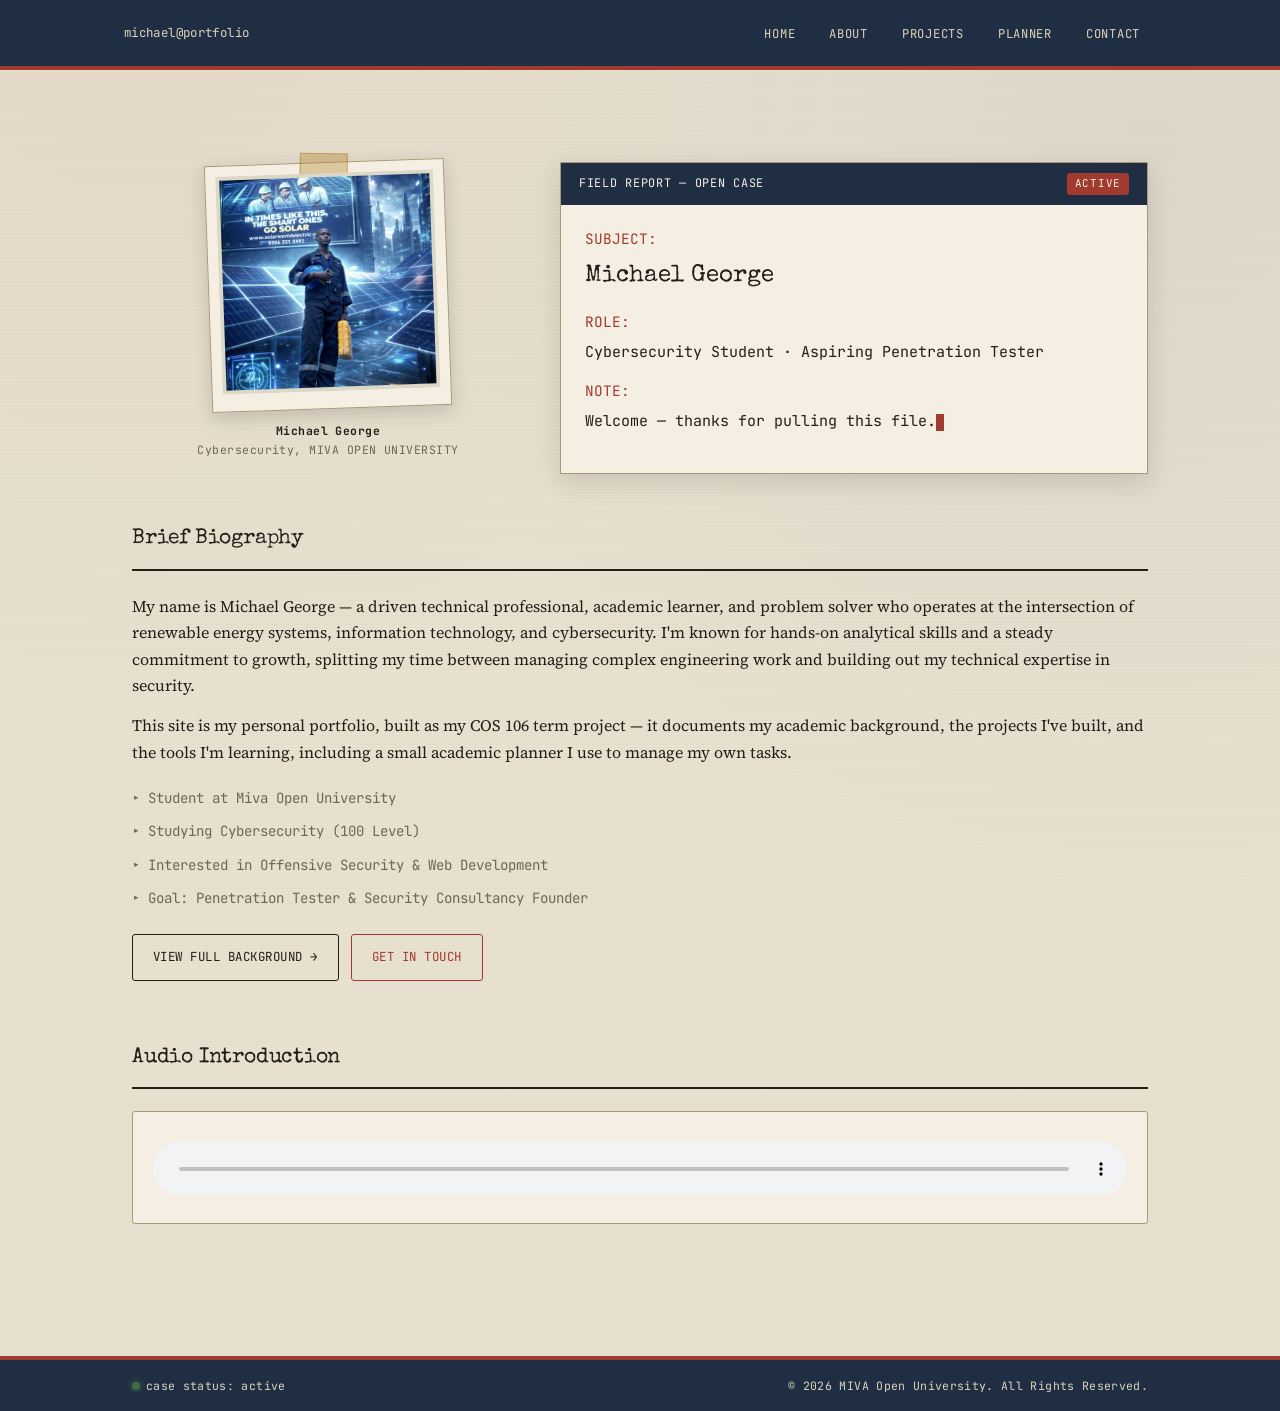
==== commit 5f0f613d: "Update index.html" ====
--- a/index.html
+++ b/index.html
@@ -36,7 +36,7 @@
             <image href="media/Project.jpg" width="220" height="220" clip-path="url(#avatar-clip)" preserveAspectRatio="xMidYMid slice" />
           </svg>
         </div>
-        <p class="badge-caption"><strong>Michael George</strong><br>Cybersecurity, MIVA OU</p>
+        <p class="badge-caption"><strong>Michael George</strong><br>Cybersecurity, MIVA OPEN UNIVERSITY</p>
       </div>
 
       <div class="dossier">
--- a/style.css
+++ b/style.css
@@ -1,36 +1,38 @@
 /* =========================================================
    COS 106 TERM PROJECT — Michael George
-   Design concept: "Security Console"
-   A dark operations-console aesthetic that reflects a
-   cybersecurity/pentesting student's actual working
-   environment — terminal windows, status badges, mono type.
-   ========================================================= */
-
-@import url('https://fonts.googleapis.com/css2?family=Space+Grotesk:wght@500;600;700&family=Inter:wght@400;500;600&family=JetBrains+Mono:wght@400;500;600&display=swap');
+   Design concept: "Case File"
+   A digital-forensics evidence-dossier aesthetic — aged
+   paper, typewriter case headers, evidence tags and stamps —
+   built around the subject's actual field: forensics &
+   threat intelligence, not a generic dark hacker terminal.
+   ========================================================= */
+
+@import url('https://fonts.googleapis.com/css2?family=Special+Elite&family=Source+Serif+4:opsz,wght@8..60,400;8..60,600;8..60,700&family=JetBrains+Mono:wght@400;500;600;700&display=swap');
 
 :root {
   /* Color tokens */
-  --bg: #0a0e14;
-  --surface: #111826;
-  --surface-2: #182333;
-  --border: #263449;
-  --text: #e4eaf1;
-  --muted: #8695a7;
-  --accent: #35e0a6;       /* signal green — primary */
-  --accent-dim: #1f8f6c;
-  --accent-2: #ffb020;     /* amber — CTA / highlights */
-  --danger: #ff4d6d;       /* rose — errors */
+  --paper: #e8e1d0;
+  --paper-light: #f4efe2;
+  --paper-dark: #dcd3bc;
+  --ink: #221f19;
+  --ink-muted: #6e6754;
+  --navy: #1f2e42;
+  --navy-light: #2c4159;
+  --evidence-red: #a13a2f;
+  --case-amber: #b07f22;
+  --stamp-green: #3f6b46;
+  --line: #c3b89e;
+  --line-strong: #a89a76;
 
   /* Type tokens */
-  --font-display: 'Space Grotesk', sans-serif;
-  --font-body: 'Inter', sans-serif;
+  --font-type: 'Special Elite', 'Courier New', monospace;
+  --font-body: 'Source Serif 4', Georgia, serif;
   --font-mono: 'JetBrains Mono', monospace;
 
-  /* Layout tokens */
+  /* Layout */
   --max-width: 1080px;
-  --radius: 10px;
-  --radius-sm: 6px;
-  --nav-height: 64px;
+  --radius: 3px;
+  --nav-height: 70px;
 }
 
 @media (prefers-reduced-motion: reduce) {
@@ -42,50 +44,46 @@
 }
 
 * { margin: 0; padding: 0; box-sizing: border-box; }
-
 html { scroll-behavior: smooth; }
 
 body {
   font-family: var(--font-body);
-  background: var(--bg);
-  color: var(--text);
+  background: var(--paper);
+  color: var(--ink);
   line-height: 1.65;
   min-height: 100vh;
   background-image:
-    radial-gradient(circle at 15% 0%, rgba(53, 224, 166, 0.06), transparent 45%),
-    radial-gradient(circle at 85% 20%, rgba(255, 176, 32, 0.05), transparent 40%);
-  background-attachment: fixed;
+    repeating-linear-gradient(0deg, rgba(0,0,0,0.015) 0px, rgba(0,0,0,0.015) 1px, transparent 1px, transparent 3px),
+    radial-gradient(circle at 10% 0%, rgba(160,58,47,0.05), transparent 40%),
+    radial-gradient(circle at 90% 10%, rgba(31,46,66,0.05), transparent 45%);
 }
 
 img { max-width: 100%; height: auto; display: block; }
-
-a { color: var(--accent); text-decoration: none; }
-a:hover { color: var(--accent-2); }
-
-::selection { background: var(--accent); color: #04120d; }
+a { color: var(--evidence-red); text-decoration: none; }
+a:hover { color: var(--case-amber); text-decoration: underline; }
+::selection { background: var(--case-amber); color: var(--paper-light); }
 
 :focus-visible {
-  outline: 2px solid var(--accent);
+  outline: 2px solid var(--evidence-red);
   outline-offset: 3px;
 }
 
 .container {
   max-width: var(--max-width);
   margin: 0 auto;
-  padding: 56px 32px 80px;
-}
-
-/* =========================================================
-   NAVIGATION — terminal tab bar
+  padding: 48px 32px 80px;
+}
+
+/* =========================================================
+   NAVIGATION — case folder tab strip
    ========================================================= */
 
 nav.tabbar {
   position: sticky;
   top: 0;
   z-index: 100;
-  background: rgba(10, 14, 20, 0.92);
-  backdrop-filter: blur(10px);
-  border-bottom: 1px solid var(--border);
+  background: var(--navy);
+  border-bottom: 4px solid var(--evidence-red);
   height: var(--nav-height);
 }
 
@@ -99,38 +97,32 @@
   gap: 24px;
 }
 
-.nav-dots {
-  display: flex;
-  gap: 7px;
-  flex-shrink: 0;
-}
-
-.nav-dots span {
-  width: 11px;
-  height: 11px;
-  border-radius: 50%;
-  display: inline-block;
-}
-.nav-dots span:nth-child(1) { background: var(--danger); }
-.nav-dots span:nth-child(2) { background: var(--accent-2); }
-.nav-dots span:nth-child(3) { background: var(--accent); }
+.nav-dots { display: none; }
 
 .nav-brand {
   font-family: var(--font-mono);
-  font-size: 0.85rem;
-  color: var(--muted);
+  font-size: 0.78rem;
+  color: var(--paper-dark);
   white-space: nowrap;
   flex-shrink: 0;
-}
-.nav-brand strong { color: var(--text); font-weight: 600; }
+  letter-spacing: 0.03em;
+}
+.nav-brand strong {
+  color: var(--paper-light);
+  font-weight: 700;
+  background: var(--evidence-red);
+  padding: 3px 8px;
+  border-radius: var(--radius);
+  margin-right: 6px;
+}
 
 .nav-toggle {
   display: none;
   margin-left: auto;
   background: none;
-  border: 1px solid var(--border);
-  border-radius: var(--radius-sm);
-  color: var(--text);
+  border: 1px solid var(--paper-dark);
+  border-radius: var(--radius);
+  color: var(--paper-light);
   font-family: var(--font-mono);
   font-size: 1.1rem;
   width: 38px;
@@ -141,222 +133,204 @@
 nav.tabbar ul {
   list-style: none;
   display: flex;
-  gap: 4px;
+  gap: 2px;
   margin-left: auto;
   flex-wrap: wrap;
 }
 
 nav.tabbar a {
   font-family: var(--font-mono);
-  font-size: 0.82rem;
-  letter-spacing: 0.02em;
-  color: var(--muted);
-  padding: 9px 14px;
-  border-radius: var(--radius-sm);
+  font-size: 0.76rem;
+  letter-spacing: 0.06em;
+  text-transform: uppercase;
+  color: var(--paper-dark);
+  padding: 10px 16px;
   display: inline-block;
   transition: background 0.15s ease, color 0.15s ease;
+  border-top: 2px solid transparent;
 }
 
 nav.tabbar a:hover {
-  color: var(--text);
-  background: var(--surface-2);
+  color: var(--paper-light);
+  background: var(--navy-light);
   text-decoration: none;
 }
 
 nav.tabbar a.active {
-  color: var(--accent);
-  background: var(--surface-2);
-}
-
-nav.tabbar a.active::after {
-  content: '_';
-  color: var(--accent);
-  animation: blink 1s step-end infinite;
-}
-
-@keyframes blink { 50% { opacity: 0; } }
+  color: var(--paper-light);
+  background: var(--paper);
+  border-top: 2px solid var(--evidence-red);
+}
+nav.tabbar a.active:hover { color: var(--ink); }
 
 /* =========================================================
    TYPOGRAPHY
    ========================================================= */
 
 h1, h2, h3 {
-  font-family: var(--font-display);
-  color: var(--text);
+  font-family: var(--font-type);
+  color: var(--ink);
   letter-spacing: -0.01em;
-}
-
-h1 { font-size: 2.4rem; font-weight: 700; line-height: 1.15; }
-h2 { font-size: 1.55rem; font-weight: 600; margin-bottom: 6px; }
-h3 { font-size: 1.15rem; font-weight: 600; }
-
-.eyebrow {
-  font-family: var(--font-mono);
-  font-size: 0.78rem;
-  color: var(--accent);
-  letter-spacing: 0.04em;
-  display: block;
-  margin-bottom: 8px;
-}
-
-.section {
-  margin-bottom: 56px;
-  padding-top: 8px;
-}
+  font-weight: 400;
+}
+
+h1 { font-size: 2.1rem; line-height: 1.25; }
+h2 { font-size: 1.3rem; margin-bottom: 6px; }
+h3 { font-size: 1.02rem; }
+
+.section { margin-bottom: 52px; padding-top: 8px; }
 
 .section > h2 {
-  border-bottom: 1px solid var(--border);
-  padding-bottom: 14px;
+  border-bottom: 2px solid var(--ink);
+  padding-bottom: 12px;
   margin-bottom: 22px;
 }
 
-p { color: var(--text); }
-.muted { color: var(--muted); }
-
-/* =========================================================
-   HERO / TERMINAL WINDOW (signature element — home page)
+p { color: var(--ink); }
+.muted { color: var(--ink-muted); }
+
+/* =========================================================
+   HERO — case dossier opening spread
    ========================================================= */
 
 .hero {
   display: grid;
-  grid-template-columns: 1.2fr 0.8fr;
-  gap: 40px;
-  align-items: center;
-  padding: 64px 0 40px;
-}
-
-.terminal {
-  background: var(--surface);
-  border: 1px solid var(--border);
-  border-radius: var(--radius);
-  overflow: hidden;
-  box-shadow: 0 20px 60px rgba(0, 0, 0, 0.45);
-}
-
-.terminal-bar {
-  background: var(--surface-2);
-  padding: 10px 14px;
-  display: flex;
-  align-items: center;
-  gap: 8px;
-  border-bottom: 1px solid var(--border);
-}
-
-.terminal-bar span {
-  width: 10px; height: 10px; border-radius: 50%;
-}
-.terminal-bar span:nth-child(1) { background: var(--danger); }
-.terminal-bar span:nth-child(2) { background: var(--accent-2); }
-.terminal-bar span:nth-child(3) { background: var(--accent); }
-
-.terminal-bar em {
-  font-style: normal;
-  font-family: var(--font-mono);
-  font-size: 0.78rem;
-  color: var(--muted);
-  margin-left: 10px;
-}
-
-.terminal-body {
-  padding: 26px 24px 30px;
-  font-family: var(--font-mono);
-  font-size: 0.95rem;
-}
-
-.terminal-line { margin-bottom: 14px; color: var(--muted); }
-.terminal-line .prompt { color: var(--accent); margin-right: 8px; }
-.terminal-line .out {
-  display: block;
-  color: var(--text);
-  margin: 6px 0 0 0;
-  font-size: 1.4rem;
-  font-family: var(--font-display);
-  font-weight: 700;
-}
-.terminal-line .out.role {
-  font-family: var(--font-mono);
-  font-size: 0.98rem;
-  font-weight: 400;
-  color: var(--accent);
-}
-
-.cursor {
-  display: inline-block;
-  width: 8px; height: 1.1em;
-  background: var(--accent);
-  vertical-align: text-bottom;
-  animation: blink 1s step-end infinite;
+  grid-template-columns: 0.8fr 1.2fr;
+  gap: 36px;
+  align-items: start;
+  padding: 44px 0 40px;
 }
 
 .hero-photo-wrap {
   display: flex;
   flex-direction: column;
   align-items: center;
-  gap: 14px;
+  gap: 12px;
 }
 
 .badge-frame {
-  width: 220px;
-  height: 220px;
-  border-radius: 50%;
-  border: 2px solid var(--accent);
-  padding: 6px;
-  box-shadow: 0 0 0 6px rgba(53, 224, 166, 0.08);
+  width: 100%;
+  max-width: 240px;
+  padding: 10px;
+  background: var(--paper-light);
+  border: 1px solid var(--line-strong);
+  box-shadow: 0 6px 18px rgba(34,31,25,0.18);
+  transform: rotate(-2deg);
+  position: relative;
+}
+
+.badge-frame::before {
+  content: '';
+  position: absolute;
+  top: -10px;
+  left: 50%;
+  transform: translateX(-50%) rotate(3deg);
+  width: 46px;
+  height: 20px;
+  background: rgba(176,127,34,0.35);
+  border: 1px solid rgba(176,127,34,0.5);
 }
 
 .badge-frame img,
 .badge-frame svg {
-  border-radius: 50%;
   width: 100%;
   height: 100%;
   object-fit: cover;
+  filter: grayscale(35%) contrast(1.05);
 }
 
 .badge-caption {
   font-family: var(--font-mono);
+  font-size: 0.72rem;
+  color: var(--ink-muted);
+  text-align: center;
+  letter-spacing: 0.04em;
+}
+.badge-caption strong { color: var(--ink); }
+
+.dossier {
+  background: var(--paper-light);
+  border: 1px solid var(--line-strong);
+  box-shadow: 0 8px 24px rgba(34,31,25,0.14);
+  position: relative;
+}
+
+.dossier-bar {
+  background: var(--navy);
+  color: var(--paper-light);
+  padding: 10px 18px;
+  font-family: var(--font-mono);
+  font-size: 0.74rem;
+  letter-spacing: 0.06em;
+  display: flex;
+  justify-content: space-between;
+  align-items: center;
+}
+.dossier-bar span.tag {
+  background: var(--evidence-red);
+  padding: 2px 8px;
+  border-radius: var(--radius);
+  font-size: 0.68rem;
+}
+
+.dossier-body {
+  padding: 22px 24px 26px;
+  font-family: var(--font-mono);
+  font-size: 0.9rem;
+}
+
+.dossier-line { margin-bottom: 14px; color: var(--ink-muted); }
+.dossier-line .field-label { color: var(--evidence-red); margin-right: 8px; }
+.dossier-line .out {
+  display: block;
+  color: var(--ink);
+  margin: 6px 0 0 0;
+  font-size: 1.5rem;
+  font-family: var(--font-type);
+}
+.dossier-line .out.role {
+  font-family: var(--font-mono);
+  font-size: 0.94rem;
+  font-weight: 400;
+  color: var(--ink);
+}
+
+.cursor {
+  display: inline-block;
+  width: 8px; height: 1.1em;
+  background: var(--evidence-red);
+  vertical-align: text-bottom;
+  animation: blink 1s step-end infinite;
+}
+@keyframes blink { 50% { opacity: 0; } }
+
+.cta-row { display: flex; gap: 12px; margin-top: 24px; flex-wrap: wrap; }
+
+.btn {
+  font-family: var(--font-mono);
   font-size: 0.78rem;
-  color: var(--muted);
-  text-align: center;
-}
-.badge-caption strong { color: var(--accent); }
-
-.cta-row {
-  display: flex;
-  gap: 12px;
-  margin-top: 26px;
-  flex-wrap: wrap;
-}
-
-.btn {
-  font-family: var(--font-mono);
-  font-size: 0.85rem;
-  letter-spacing: 0.02em;
-  padding: 12px 22px;
-  border-radius: var(--radius-sm);
-  border: 1px solid var(--accent);
-  color: var(--accent);
+  letter-spacing: 0.04em;
+  text-transform: uppercase;
+  padding: 12px 20px;
+  border-radius: var(--radius);
+  border: 1px solid var(--ink);
+  color: var(--ink);
   background: transparent;
   cursor: pointer;
   transition: transform 0.15s ease, background 0.15s ease, color 0.15s ease, box-shadow 0.15s ease;
   display: inline-block;
 }
-
 .btn:hover {
-  background: var(--accent);
-  color: #04120d;
+  background: var(--ink);
+  color: var(--paper-light);
   text-decoration: none;
-  box-shadow: 0 6px 22px rgba(53, 224, 166, 0.25);
   transform: translateY(-1px);
 }
-
-.btn.alt {
-  border-color: var(--accent-2);
-  color: var(--accent-2);
-}
+.btn.alt { border-color: var(--evidence-red); color: var(--evidence-red); }
 .btn.alt:hover {
-  background: var(--accent-2);
-  color: #241300;
-  box-shadow: 0 6px 22px rgba(255, 176, 32, 0.25);
+  background: var(--evidence-red);
+  color: var(--paper-light);
+  box-shadow: 0 6px 18px rgba(161,58,47,0.28);
 }
 
 /* =========================================================
@@ -364,307 +338,293 @@
    ========================================================= */
 
 .panel {
-  background: var(--surface);
-  border: 1px solid var(--border);
+  background: var(--paper-light);
+  border: 1px solid var(--line-strong);
   border-radius: var(--radius);
   padding: 20px;
-  transition: border-color 0.2s ease, transform 0.2s ease;
-}
-
-.panel:hover {
-  border-color: var(--accent-dim);
-  transform: translateY(-2px);
-}
+  transition: transform 0.2s ease, box-shadow 0.2s ease;
+}
+.panel:hover { transform: translateY(-2px); box-shadow: 0 8px 20px rgba(34,31,25,0.12); }
 
 .skills-list, .hobbies-list, .projects-grid {
   display: grid;
   gap: 16px;
   margin-top: 4px;
 }
-
 .skills-list { grid-template-columns: repeat(auto-fit, minmax(220px, 1fr)); }
 .projects-grid { grid-template-columns: repeat(auto-fit, minmax(280px, 1fr)); }
 
-.skill-item h3 { color: var(--text); margin-bottom: 6px; }
-.skill-item p { color: var(--muted); font-size: 0.92rem; }
-.skill-item .eyebrow { margin-bottom: 10px; }
-
-.hobbies-list {
-  display: flex;
-  flex-wrap: wrap;
-  gap: 10px;
-  grid-template-columns: none;
-}
+.skill-item h3 { color: var(--ink); margin-bottom: 6px; }
+.skill-item p { color: var(--ink-muted); font-size: 0.92rem; }
+.skill-item .case-label { margin-bottom: 10px; }
+
+.hobbies-list { display: flex; flex-wrap: wrap; gap: 10px; grid-template-columns: none; }
 
 .hobby-tag {
   font-family: var(--font-mono);
-  font-size: 0.82rem;
-  background: var(--surface);
-  border: 1px solid var(--border);
-  color: var(--text);
+  font-size: 0.78rem;
+  background: var(--paper-light);
+  border: 1px solid var(--line-strong);
+  color: var(--ink);
   padding: 8px 14px;
-  border-radius: 20px;
-}
-
-/* Project cards */
-
-.project-card {
-  display: flex;
-  flex-direction: column;
-  gap: 12px;
-}
+  border-radius: var(--radius);
+}
+
+/* =========================================================
+   PROJECT CARDS — evidence exhibits
+   ========================================================= */
+
+.project-card { display: flex; flex-direction: column; gap: 12px; position: relative; }
 
 .project-thumb {
   width: 100%;
   aspect-ratio: 16 / 10;
-  border-radius: var(--radius-sm);
-  border: 1px solid var(--border);
-  background: var(--surface-2);
+  border-radius: var(--radius);
+  border: 1px solid var(--line-strong);
+  background: var(--paper-dark);
   display: flex;
   align-items: center;
   justify-content: center;
   overflow: hidden;
 }
-
 .project-thumb svg { width: 62%; height: 62%; }
 
-.project-head {
-  display: flex;
-  justify-content: space-between;
-  align-items: flex-start;
-  gap: 10px;
-}
-
+.project-head { display: flex; justify-content: space-between; align-items: flex-start; gap: 10px; }
+
+/* evidence tag: the signature element */
 .status-tag {
   font-family: var(--font-mono);
-  font-size: 0.68rem;
-  letter-spacing: 0.04em;
-  padding: 4px 9px;
-  border-radius: 20px;
+  font-size: 0.64rem;
+  letter-spacing: 0.05em;
+  text-transform: uppercase;
+  padding: 5px 10px 5px 16px;
   white-space: nowrap;
   border: 1px solid currentColor;
-}
-.status-tag.deployed { color: var(--accent); }
-.status-tag.progress { color: var(--accent-2); }
-
-.tech-row {
-  display: flex;
-  flex-wrap: wrap;
-  gap: 6px;
-  margin-top: 4px;
-}
+  border-radius: var(--radius);
+  position: relative;
+  transform: rotate(-2deg);
+}
+.status-tag::before {
+  content: '';
+  position: absolute;
+  left: 6px; top: 50%;
+  width: 4px; height: 4px;
+  border-radius: 50%;
+  background: currentColor;
+  transform: translateY(-50%);
+}
+.status-tag.deployed { color: var(--stamp-green); }
+.status-tag.progress { color: var(--case-amber); }
+
+.tech-row { display: flex; flex-wrap: wrap; gap: 6px; margin-top: 4px; }
 
 .tech-chip {
   font-family: var(--font-mono);
+  font-size: 0.7rem;
+  color: var(--ink-muted);
+  background: var(--paper-dark);
+  border: 1px solid var(--line);
+  padding: 3px 9px;
+  border-radius: var(--radius);
+}
+
+.project-link {
+  font-family: var(--font-mono);
+  font-size: 0.82rem;
+  margin-top: auto;
+}
+
+/* =========================================================
+   TABLE — education / case history
+   ========================================================= */
+
+table { width: 100%; border-collapse: collapse; margin-top: 4px; font-size: 0.94rem; }
+
+thead th {
+  font-family: var(--font-mono);
   font-size: 0.72rem;
-  color: var(--muted);
-  background: var(--surface-2);
-  border: 1px solid var(--border);
-  padding: 3px 9px;
-  border-radius: 5px;
-}
-
-.project-link {
-  font-family: var(--font-mono);
-  font-size: 0.85rem;
-  margin-top: auto;
-}
-
-/* =========================================================
-   TABLE — education
-   ========================================================= */
-
-table {
-  width: 100%;
-  border-collapse: collapse;
-  margin-top: 4px;
-  font-size: 0.95rem;
-}
-
-thead th {
-  font-family: var(--font-mono);
-  font-size: 0.78rem;
-  letter-spacing: 0.03em;
+  letter-spacing: 0.05em;
+  text-transform: uppercase;
   text-align: left;
-  color: var(--accent);
-  background: var(--surface);
-  border: 1px solid var(--border);
-  padding: 12px 14px;
-}
-
-tbody td {
-  padding: 12px 14px;
-  border: 1px solid var(--border);
-  color: var(--text);
-}
-
-tbody tr:hover { background: var(--surface); }
-
-/* =========================================================
-   FORMS — contact page
+  color: var(--paper-light);
+  background: var(--navy);
+  border: 1px solid var(--navy);
+  padding: 11px 14px;
+}
+
+tbody td { padding: 11px 14px; border: 1px solid var(--line-strong); color: var(--ink); }
+tbody tr:nth-child(odd) { background: var(--paper-light); }
+tbody tr:hover { background: var(--paper-dark); }
+
+/* =========================================================
+   FORMS — contact / tip intake
    ========================================================= */
 
 form { margin-top: 8px; max-width: 560px; }
-
 .form-group { margin-bottom: 20px; }
 
 label {
   display: block;
   font-family: var(--font-mono);
-  font-size: 0.8rem;
-  color: var(--muted);
+  font-size: 0.72rem;
+  text-transform: uppercase;
+  color: var(--ink-muted);
   margin-bottom: 7px;
-  letter-spacing: 0.02em;
+  letter-spacing: 0.05em;
 }
 
 input, textarea {
   width: 100%;
-  background: var(--surface);
-  border: 1px solid var(--border);
-  border-radius: var(--radius-sm);
+  background: var(--paper-light);
+  border: 1px solid var(--line-strong);
+  border-radius: var(--radius);
   padding: 12px 14px;
   font-size: 0.95rem;
   font-family: var(--font-body);
-  color: var(--text);
+  color: var(--ink);
   transition: border-color 0.15s ease, box-shadow 0.15s ease;
 }
-
-input::placeholder, textarea::placeholder { color: #56637a; }
+input::placeholder, textarea::placeholder { color: #9c937c; }
 
 input:focus, textarea:focus {
   outline: none;
-  border-color: var(--accent);
-  box-shadow: 0 0 0 3px rgba(53, 224, 166, 0.14);
-}
-
+  border-color: var(--evidence-red);
+  box-shadow: 0 0 0 3px rgba(161,58,47,0.12);
+}
 textarea { resize: vertical; min-height: 130px; }
 
 input.error, textarea.error {
-  border-color: var(--danger);
-  box-shadow: 0 0 0 3px rgba(255, 77, 109, 0.12);
+  border-color: var(--evidence-red);
+  box-shadow: 0 0 0 3px rgba(161,58,47,0.18);
 }
 
 .error-message {
   display: block;
-  color: var(--danger);
-  font-family: var(--font-mono);
-  font-size: 0.78rem;
+  color: var(--evidence-red);
+  font-family: var(--font-mono);
+  font-size: 0.76rem;
   margin-top: 6px;
   min-height: 1em;
 }
 
 button[type="submit"] {
   font-family: var(--font-mono);
-  background: var(--accent);
-  color: #04120d;
+  text-transform: uppercase;
+  letter-spacing: 0.05em;
+  background: var(--evidence-red);
+  color: var(--paper-light);
   border: none;
   padding: 13px 28px;
-  border-radius: var(--radius-sm);
-  font-size: 0.88rem;
+  border-radius: var(--radius);
+  font-size: 0.82rem;
   font-weight: 600;
-  letter-spacing: 0.02em;
   cursor: pointer;
   transition: transform 0.15s ease, box-shadow 0.15s ease;
 }
-
 button[type="submit"]:hover {
   transform: translateY(-1px);
-  box-shadow: 0 8px 24px rgba(53, 224, 166, 0.28);
+  box-shadow: 0 8px 20px rgba(161,58,47,0.28);
 }
 
 .success-message {
   display: none;
-  background: rgba(53, 224, 166, 0.1);
-  border: 1px solid var(--accent-dim);
-  color: var(--accent);
-  font-family: var(--font-mono);
-  font-size: 0.88rem;
+  background: rgba(63,107,70,0.1);
+  border: 1px solid var(--stamp-green);
+  color: var(--stamp-green);
+  font-family: var(--font-mono);
+  font-size: 0.86rem;
   padding: 14px 16px;
-  border-radius: var(--radius-sm);
+  border-radius: var(--radius);
   margin-top: 22px;
 }
 .success-message.show { display: block; }
 
 /* =========================================================
-   ACADEMIC PLANNER
-   ========================================================= */
-
-.task-input-container {
-  display: flex;
-  gap: 10px;
-  margin-bottom: 8px;
-}
-
+   ACADEMIC PLANNER — task log / chain of custody
+   ========================================================= */
+
+.task-input-container { display: flex; gap: 10px; margin-bottom: 8px; }
 .task-input-container input { flex: 1; }
 
 .task-input-container button {
   font-family: var(--font-mono);
-  background: var(--accent);
-  color: #04120d;
+  text-transform: uppercase;
+  letter-spacing: 0.04em;
+  background: var(--ink);
+  color: var(--paper-light);
   border: none;
   padding: 0 22px;
-  border-radius: var(--radius-sm);
-  font-size: 0.85rem;
+  border-radius: var(--radius);
+  font-size: 0.78rem;
   font-weight: 600;
   cursor: pointer;
   transition: transform 0.15s ease;
 }
-.task-input-container button:hover { transform: translateY(-1px); }
-
-.task-list { list-style: none; margin-top: 20px; display: flex; flex-direction: column; gap: 10px; }
+.task-input-container button:hover { transform: translateY(-1px); background: var(--evidence-red); }
+
+.task-list { list-style: none; margin-top: 20px; display: flex; flex-direction: column; gap: 8px; counter-reset: entry; }
 
 .task-item {
-  background: var(--surface);
-  border: 1px solid var(--border);
-  padding: 14px 16px;
-  border-radius: var(--radius-sm);
+  background: var(--paper-light);
+  border: 1px solid var(--line-strong);
+  border-left: 4px solid var(--case-amber);
+  padding: 13px 16px;
+  border-radius: var(--radius);
   display: flex;
   justify-content: space-between;
   align-items: center;
   gap: 12px;
   transition: opacity 0.2s ease;
-}
-
-.task-item .task-text { word-break: break-word; }
-
-.task-item.completed { opacity: 0.55; }
+  counter-increment: entry;
+}
+.task-item::before {
+  content: 'LOG-' counter(entry, decimal-leading-zero);
+  font-family: var(--font-mono);
+  font-size: 0.66rem;
+  color: var(--ink-muted);
+  flex-shrink: 0;
+}
+
+.task-item .task-text { word-break: break-word; flex: 1; }
+
+.task-item.completed { opacity: 0.55; border-left-color: var(--stamp-green); }
 .task-item.completed .task-text { text-decoration: line-through; }
 
 .task-actions { display: flex; gap: 8px; flex-shrink: 0; }
 
 .task-actions button {
   font-family: var(--font-mono);
-  font-size: 0.72rem;
-  padding: 7px 13px;
-  border-radius: 5px;
-  border: 1px solid var(--border);
-  background: var(--surface-2);
-  color: var(--text);
+  font-size: 0.7rem;
+  text-transform: uppercase;
+  padding: 7px 12px;
+  border-radius: var(--radius);
+  border: 1px solid var(--line-strong);
+  background: var(--paper);
+  color: var(--ink);
   cursor: pointer;
   transition: border-color 0.15s ease;
 }
-
-.complete-btn:hover { border-color: var(--accent); color: var(--accent); }
-.delete-btn:hover { border-color: var(--danger); color: var(--danger); }
+.complete-btn:hover { border-color: var(--stamp-green); color: var(--stamp-green); }
+.delete-btn:hover { border-color: var(--evidence-red); color: var(--evidence-red); }
 
 .task-empty {
   font-family: var(--font-mono);
-  font-size: 0.85rem;
-  color: var(--muted);
+  font-size: 0.82rem;
+  color: var(--ink-muted);
   text-align: center;
   padding: 24px 0;
-  border: 1px dashed var(--border);
-  border-radius: var(--radius-sm);
+  border: 1px dashed var(--line-strong);
+  border-radius: var(--radius);
   margin-top: 20px;
 }
 
 .planner-stats {
   font-family: var(--font-mono);
-  font-size: 0.8rem;
-  color: var(--muted);
+  font-size: 0.78rem;
+  color: var(--ink-muted);
   margin-top: 14px;
 }
-.planner-stats strong { color: var(--accent); }
+.planner-stats strong { color: var(--evidence-red); }
 
 /* =========================================================
    MULTIMEDIA
@@ -673,20 +633,16 @@
 audio { width: 100%; margin-top: 10px; }
 .media-note {
   font-family: var(--font-mono);
-  font-size: 0.78rem;
-  color: var(--muted);
+  font-size: 0.76rem;
+  color: var(--ink-muted);
   margin-top: 8px;
 }
 
 /* =========================================================
-   FOOTER — status bar
-   ========================================================= */
-
-footer {
-  border-top: 1px solid var(--border);
-  padding: 18px 0;
-  background: var(--surface);
-}
+   FOOTER — case status bar
+   ========================================================= */
+
+footer { border-top: 4px solid var(--evidence-red); padding: 16px 0; background: var(--navy); }
 
 .footer-inner {
   max-width: var(--max-width);
@@ -698,16 +654,17 @@
   flex-wrap: wrap;
   gap: 8px;
   font-family: var(--font-mono);
-  font-size: 0.76rem;
-  color: var(--muted);
+  font-size: 0.72rem;
+  color: var(--paper-dark);
+  letter-spacing: 0.03em;
 }
 
 .footer-inner .status-dot {
   width: 8px; height: 8px; border-radius: 50%;
-  background: var(--accent);
+  background: var(--stamp-green);
   display: inline-block;
   margin-right: 6px;
-  box-shadow: 0 0 6px var(--accent);
+  box-shadow: 0 0 6px var(--stamp-green);
 }
 
 /* =========================================================
@@ -715,35 +672,28 @@
    ========================================================= */
 
 @media (max-width: 860px) {
-  .hero { grid-template-columns: 1fr; padding-top: 40px; }
+  .hero { grid-template-columns: 1fr; padding-top: 32px; }
   .hero-photo-wrap { order: -1; }
+  .badge-frame { max-width: 180px; }
 }
 
 @media (max-width: 720px) {
   .nav-toggle { display: inline-block; }
-
   nav.tabbar ul {
     display: none;
     position: absolute;
     top: var(--nav-height);
-    left: 0;
-    right: 0;
-    background: var(--surface);
-    border-bottom: 1px solid var(--border);
+    left: 0; right: 0;
+    background: var(--navy);
+    border-bottom: 1px solid var(--line-strong);
     flex-direction: column;
-    padding: 10px;
-    gap: 2px;
+    padding: 6px;
   }
-
   nav.tabbar ul.open { display: flex; }
-
   nav.tabbar a { display: block; padding: 12px 14px; }
-
-  .container { padding: 36px 20px 60px; }
-
-  h1 { font-size: 1.9rem; }
-
+  .container { padding: 32px 20px 60px; }
+  h1 { font-size: 1.6rem; }
   .task-input-container { flex-direction: column; }
-
   .footer-inner { flex-direction: column; text-align: center; }
+  .section > h2 { flex-direction: column; align-items: flex-start; gap: 4px; }
 }
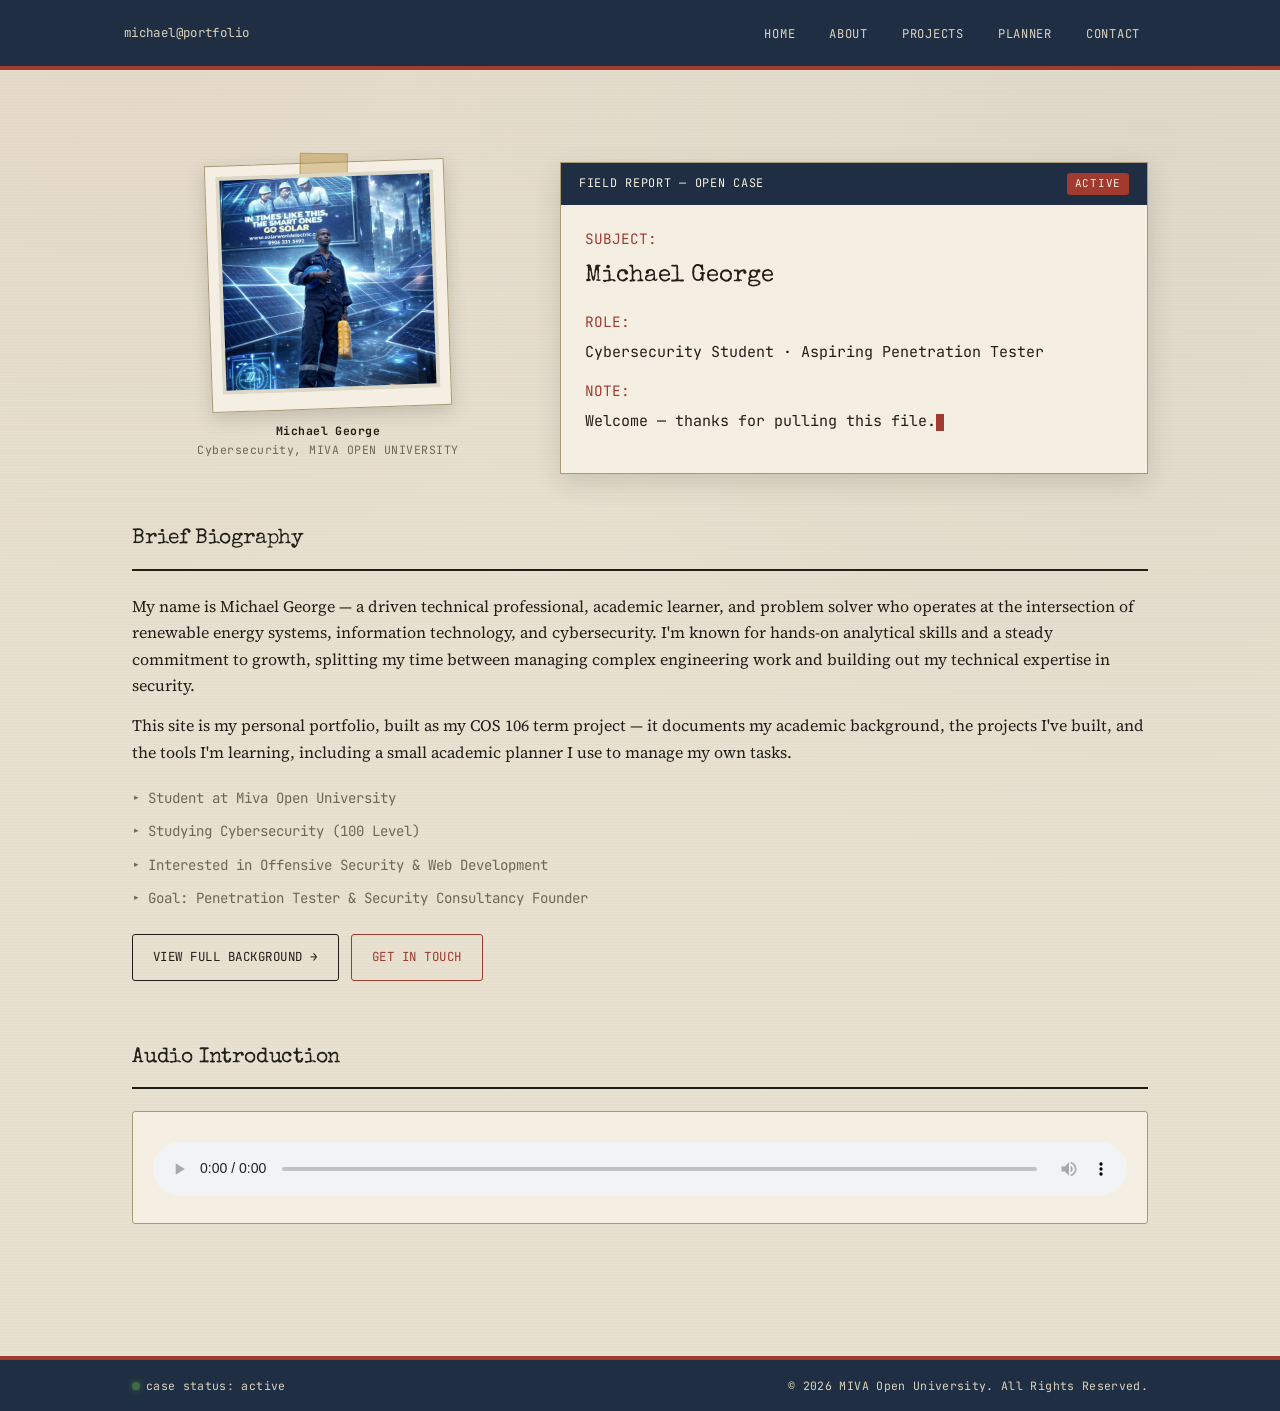
==== commit f4de0368: "Update index.html" ====
--- a/index.html
+++ b/index.html
@@ -93,7 +93,7 @@
       <h2>Audio Introduction</h2>
       <div class="panel">
         <audio controls>
-          <source src="media/intro.mp3" type="audio/mpeg">
+          <source src="media/sfear-nofokol-kwantle-kwaa-(streetflows.com.ng).mp3" type="audio/mpeg">
           Your browser does not support the audio element.
         </audio>
       </div>
